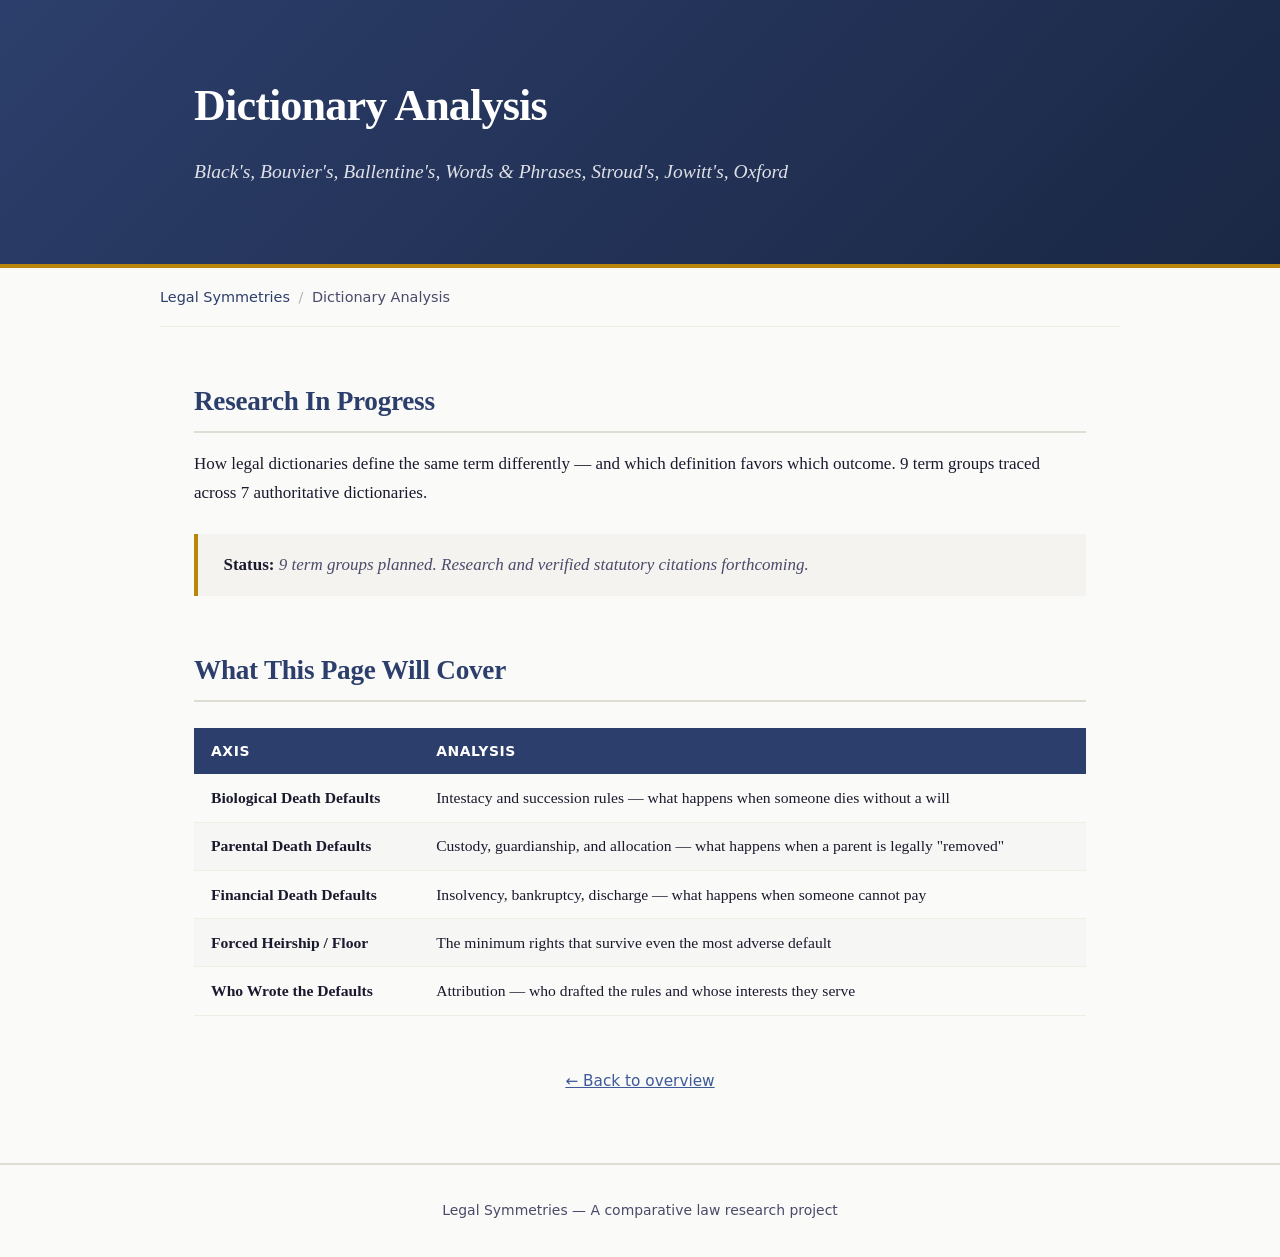
==== docs/dictionary.html @ 7aa0ea46 "Add placeholder pages for unresearched sections Prevents 404s on hub page links. Each placeholder sh" ====
<!DOCTYPE html>
<html lang="en">
<head>
  <meta charset="UTF-8">
  <meta name="viewport" content="width=device-width, initial-scale=1.0">
  <title>Dictionary Analysis — Legal Symmetries</title>
  <link rel="stylesheet" href="assets/style.css">
</head>
<body>

<header class="hero">
  <div class="container">
    <h1>Dictionary Analysis</h1>
    <p class="subtitle">Black's, Bouvier's, Ballentine's, Words &amp; Phrases, Stroud's, Jowitt's, Oxford</p>
  </div>
</header>

<div class="breadcrumb container">
  <a href="index.html">Legal Symmetries</a><span class="sep">/</span>Dictionary Analysis
</div>

<main class="container">

  <h2>Research In Progress</h2>

  <p>How legal dictionaries define the same term differently — and which definition favors which outcome. 9 term groups traced across 7 authoritative dictionaries.</p>

  <blockquote>
    <strong>Status:</strong> 9 term groups planned. Research and verified statutory citations forthcoming.
  </blockquote>

  <h2>What This Page Will Cover</h2>

  <table>
    <thead>
      <tr><th>Axis</th><th>Analysis</th></tr>
    </thead>
    <tbody>
      <tr><td><strong>Biological Death Defaults</strong></td><td>Intestacy and succession rules — what happens when someone dies without a will</td></tr>
      <tr><td><strong>Parental Death Defaults</strong></td><td>Custody, guardianship, and allocation — what happens when a parent is legally "removed"</td></tr>
      <tr><td><strong>Financial Death Defaults</strong></td><td>Insolvency, bankruptcy, discharge — what happens when someone cannot pay</td></tr>
      <tr><td><strong>Forced Heirship / Floor</strong></td><td>The minimum rights that survive even the most adverse default</td></tr>
      <tr><td><strong>Who Wrote the Defaults</strong></td><td>Attribution — who drafted the rules and whose interests they serve</td></tr>
    </tbody>
  </table>

  <p style="margin-top:3rem; text-align:center;">
    <a href="index.html" style="font-family:var(--font-sans); font-size:0.9rem;">&larr; Back to overview</a>
  </p>

</main>

<footer class="footer">
  <div class="container">
    Legal Symmetries — A comparative law research project
  </div>
</footer>

</body>
</html>
---- docs/assets/style.css ----
:root {
  --color-bg: #fafaf8;
  --color-surface: #ffffff;
  --color-text: #1a1a2e;
  --color-text-secondary: #4a4a6a;
  --color-accent: #2c3e6b;
  --color-accent-light: #3d5a99;
  --color-gold: #b8860b;
  --color-gold-light: #daa520;
  --color-border: #e0ddd5;
  --color-border-light: #f0ede5;
  --color-code-bg: #f5f3ef;
  --color-highlight: #fffde7;
  --font-serif: Georgia, 'Times New Roman', serif;
  --font-sans: -apple-system, BlinkMacSystemFont, 'Segoe UI', system-ui, sans-serif;
  --font-mono: 'SF Mono', 'Fira Code', 'Cascadia Code', monospace;
  --max-width: 960px;
  --max-width-wide: 1200px;
}

* { margin: 0; padding: 0; box-sizing: border-box; }

html { font-size: 17px; scroll-behavior: smooth; }

body {
  font-family: var(--font-serif);
  color: var(--color-text);
  background: var(--color-bg);
  line-height: 1.7;
  -webkit-font-smoothing: antialiased;
}

.container { max-width: var(--max-width); margin: 0 auto; padding: 0 2rem; }
.container-wide { max-width: var(--max-width-wide); margin: 0 auto; padding: 0 2rem; }

/* Hero */
.hero {
  background: linear-gradient(135deg, var(--color-accent) 0%, #1a2744 100%);
  color: #fff;
  padding: 4rem 0 3.5rem;
  border-bottom: 4px solid var(--color-gold);
}
.hero h1 {
  font-size: 2.6rem;
  font-weight: 700;
  letter-spacing: -0.02em;
  margin-bottom: 0.75rem;
}
.hero .subtitle {
  font-size: 1.15rem;
  opacity: 0.85;
  font-style: italic;
  max-width: 640px;
  line-height: 1.6;
}
.hero .epigraph {
  margin-top: 2rem;
  padding: 1.25rem 1.5rem;
  background: rgba(255,255,255,0.08);
  border-left: 3px solid var(--color-gold);
  font-style: italic;
  font-size: 1.05rem;
  line-height: 1.6;
  max-width: 600px;
}
.hero .epigraph .attribution {
  display: block;
  margin-top: 0.5rem;
  font-style: normal;
  font-size: 0.85rem;
  opacity: 0.7;
}

/* Navigation breadcrumb */
.breadcrumb {
  padding: 1rem 0;
  font-family: var(--font-sans);
  font-size: 0.85rem;
  color: var(--color-text-secondary);
  border-bottom: 1px solid var(--color-border-light);
}
.breadcrumb a {
  color: var(--color-accent);
  text-decoration: none;
}
.breadcrumb a:hover { text-decoration: underline; }
.breadcrumb .sep { margin: 0 0.5rem; opacity: 0.4; }

/* Section headings */
h2 {
  font-size: 1.6rem;
  color: var(--color-accent);
  margin: 3rem 0 1rem;
  padding-bottom: 0.4rem;
  border-bottom: 2px solid var(--color-border);
  letter-spacing: -0.01em;
}
h3 {
  font-size: 1.2rem;
  color: var(--color-text);
  margin: 2rem 0 0.75rem;
  font-weight: 600;
}
h4 {
  font-size: 1rem;
  color: var(--color-text-secondary);
  margin: 1.5rem 0 0.5rem;
  font-weight: 600;
  text-transform: uppercase;
  letter-spacing: 0.05em;
  font-family: var(--font-sans);
}

p { margin-bottom: 1rem; }

a { color: var(--color-accent-light); }
a:hover { color: var(--color-gold); }

strong { font-weight: 700; }
em { font-style: italic; }

/* Tables */
table {
  width: 100%;
  border-collapse: collapse;
  margin: 1.5rem 0;
  font-size: 0.92rem;
  line-height: 1.5;
}
thead {
  background: var(--color-accent);
  color: #fff;
}
thead th {
  padding: 0.75rem 1rem;
  text-align: left;
  font-family: var(--font-sans);
  font-weight: 600;
  font-size: 0.82rem;
  text-transform: uppercase;
  letter-spacing: 0.04em;
}
tbody td {
  padding: 0.7rem 1rem;
  border-bottom: 1px solid var(--color-border-light);
  vertical-align: top;
}
tbody tr:hover { background: var(--color-highlight); }
tbody tr:nth-child(even) { background: rgba(0,0,0,0.015); }
tbody tr:nth-child(even):hover { background: var(--color-highlight); }

/* Highlight row */
tr.highlight td {
  background: #fff8e1;
  font-weight: 600;
}

/* Card grid */
.card-grid {
  display: grid;
  grid-template-columns: repeat(auto-fill, minmax(280px, 1fr));
  gap: 1.25rem;
  margin: 2rem 0;
}
.card {
  background: var(--color-surface);
  border: 1px solid var(--color-border);
  border-radius: 6px;
  padding: 1.5rem;
  transition: border-color 0.2s, box-shadow 0.2s;
  text-decoration: none;
  color: inherit;
  display: block;
}
.card:hover {
  border-color: var(--color-gold);
  box-shadow: 0 2px 12px rgba(0,0,0,0.06);
  color: inherit;
}
.card .card-title {
  font-size: 1.1rem;
  font-weight: 700;
  color: var(--color-accent);
  margin-bottom: 0.5rem;
  font-family: var(--font-sans);
}
.card .card-count {
  font-family: var(--font-mono);
  font-size: 0.8rem;
  color: var(--color-gold);
  margin-bottom: 0.5rem;
}
.card .card-desc {
  font-size: 0.9rem;
  color: var(--color-text-secondary);
  line-height: 1.5;
}
.card .card-insight {
  margin-top: 0.75rem;
  padding-top: 0.75rem;
  border-top: 1px solid var(--color-border-light);
  font-size: 0.85rem;
  font-style: italic;
  color: var(--color-text-secondary);
}

/* Blockquotes */
blockquote {
  margin: 1.5rem 0;
  padding: 1rem 1.5rem;
  background: var(--color-code-bg);
  border-left: 4px solid var(--color-gold);
  font-style: italic;
  color: var(--color-text-secondary);
}
blockquote strong {
  color: var(--color-text);
  font-style: normal;
}

/* Code */
code {
  font-family: var(--font-mono);
  font-size: 0.85em;
  background: var(--color-code-bg);
  padding: 0.15em 0.4em;
  border-radius: 3px;
}

/* Lists */
ul, ol {
  margin: 1rem 0;
  padding-left: 1.5rem;
}
li { margin-bottom: 0.4rem; }

/* Numbered axiom list */
.axiom-list {
  list-style: none;
  counter-reset: axiom;
  padding-left: 0;
}
.axiom-list li {
  counter-increment: axiom;
  padding: 0.75rem 0 0.75rem 2.5rem;
  position: relative;
  border-bottom: 1px solid var(--color-border-light);
}
.axiom-list li::before {
  content: counter(axiom) ".";
  position: absolute;
  left: 0;
  font-weight: 700;
  color: var(--color-gold);
  font-family: var(--font-mono);
}

/* Footer */
.footer {
  margin-top: 4rem;
  padding: 2rem 0;
  border-top: 2px solid var(--color-border);
  font-family: var(--font-sans);
  font-size: 0.82rem;
  color: var(--color-text-secondary);
  text-align: center;
}

/* Responsive */
@media (max-width: 768px) {
  html { font-size: 15px; }
  .hero { padding: 2.5rem 0 2rem; }
  .hero h1 { font-size: 1.8rem; }
  .card-grid { grid-template-columns: 1fr; }
  table { font-size: 0.82rem; }
  thead th, tbody td { padding: 0.5rem 0.6rem; }
}

@media print {
  .hero { background: none; color: var(--color-text); border-bottom: 2px solid #000; }
  .card { break-inside: avoid; border: 1px solid #ccc; }
  a { color: var(--color-text); text-decoration: underline; }
  .breadcrumb { display: none; }
}
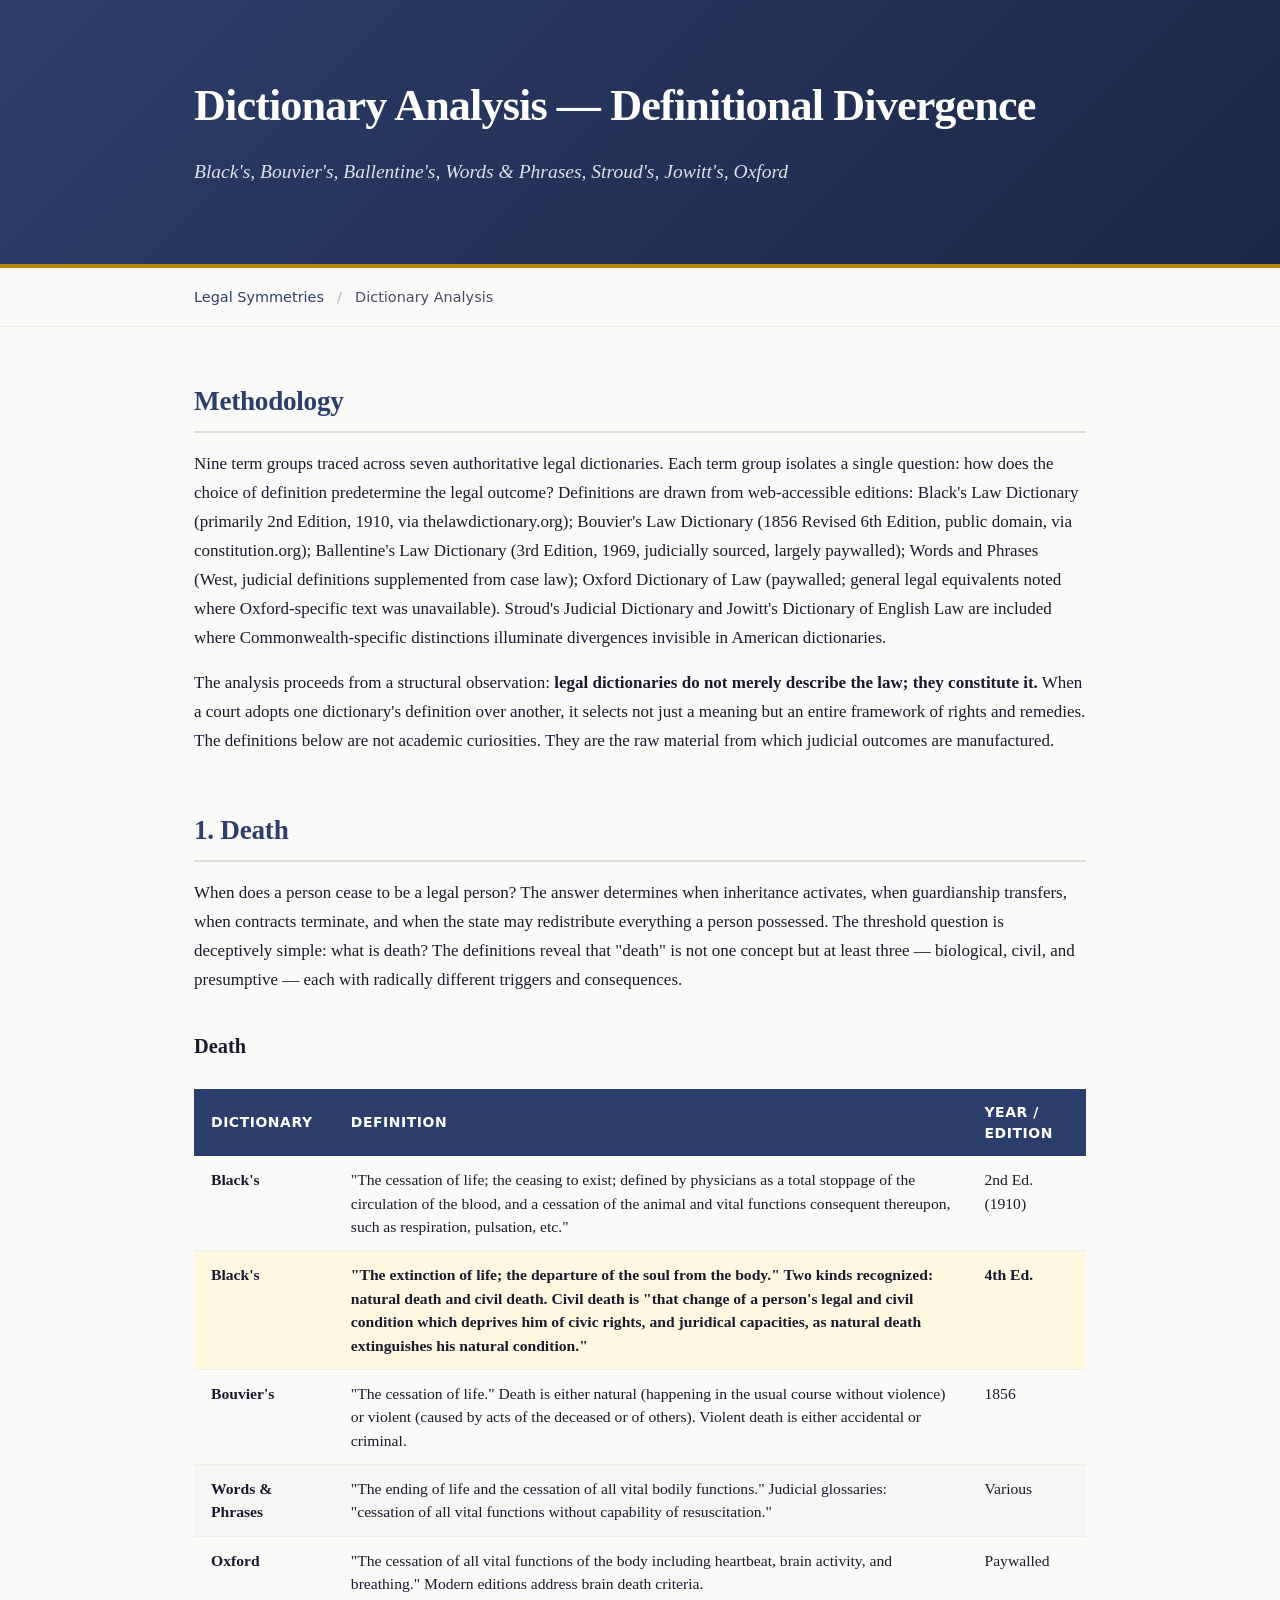
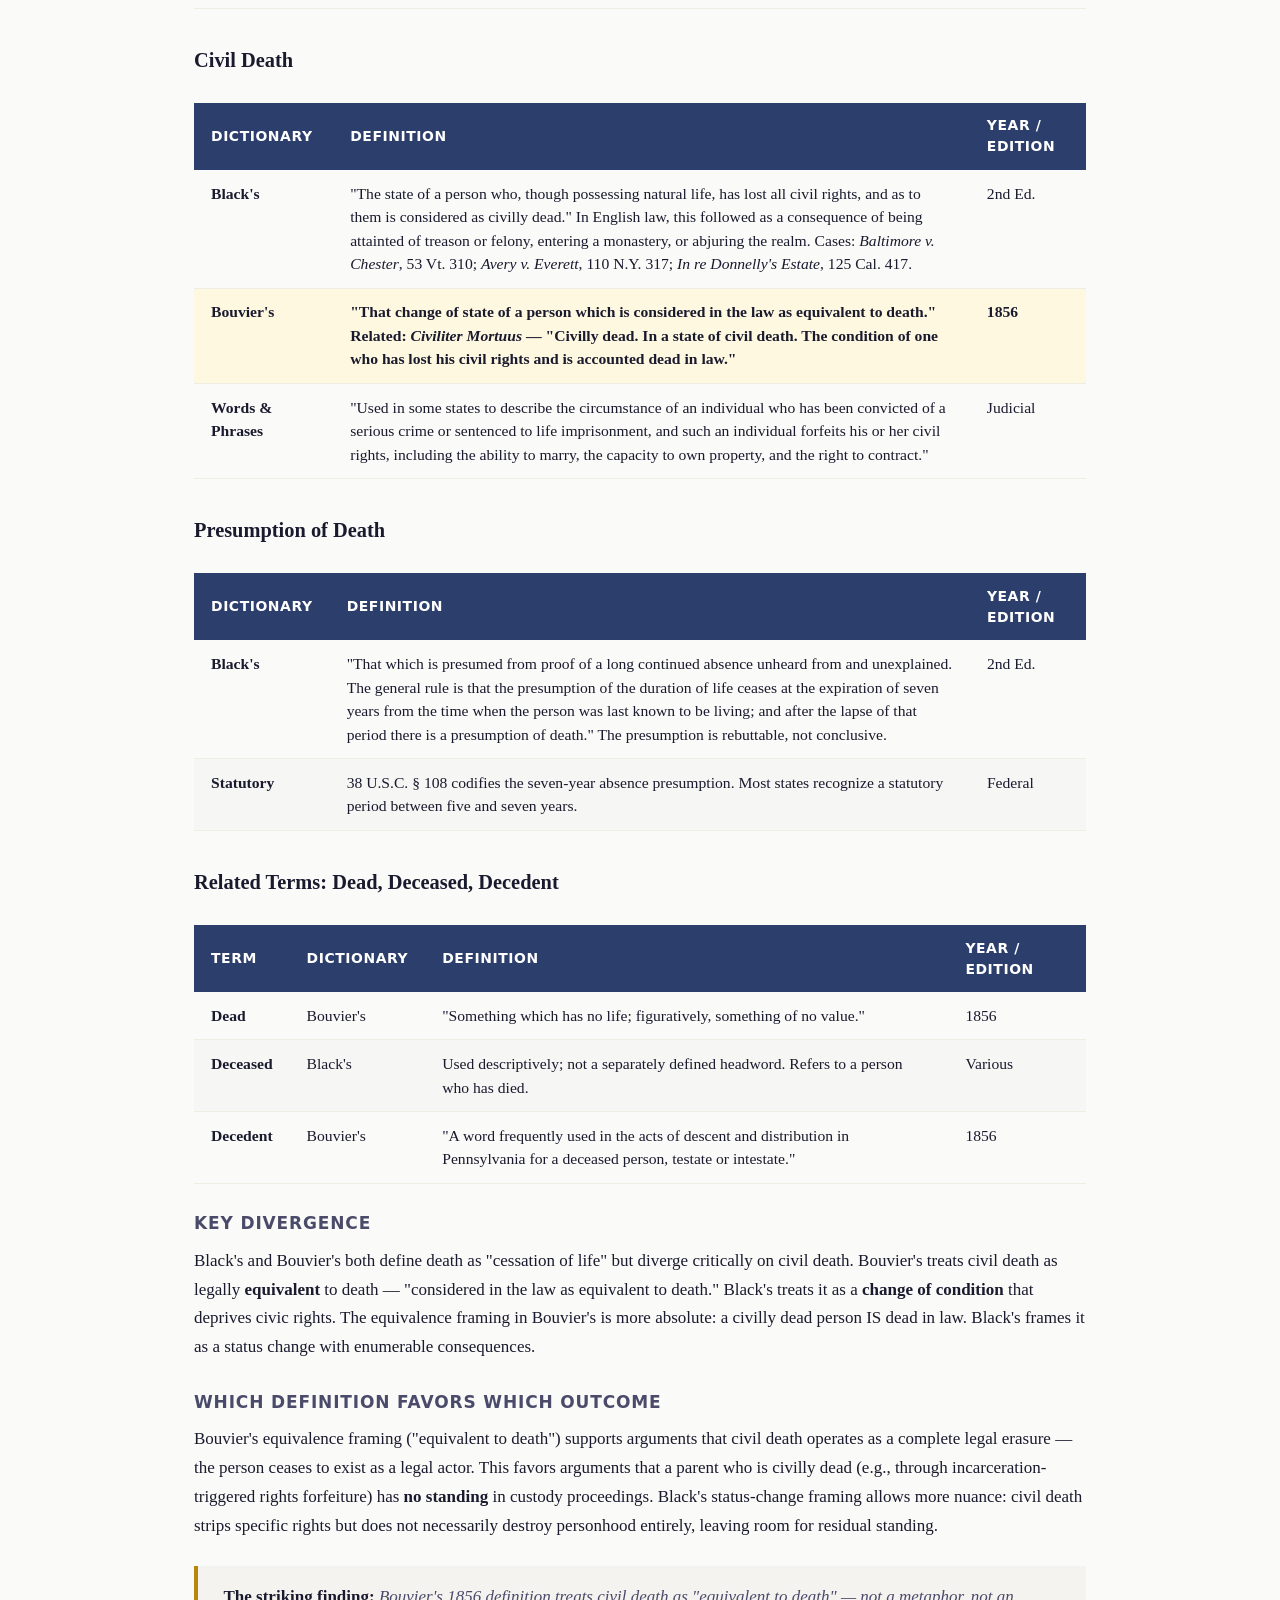
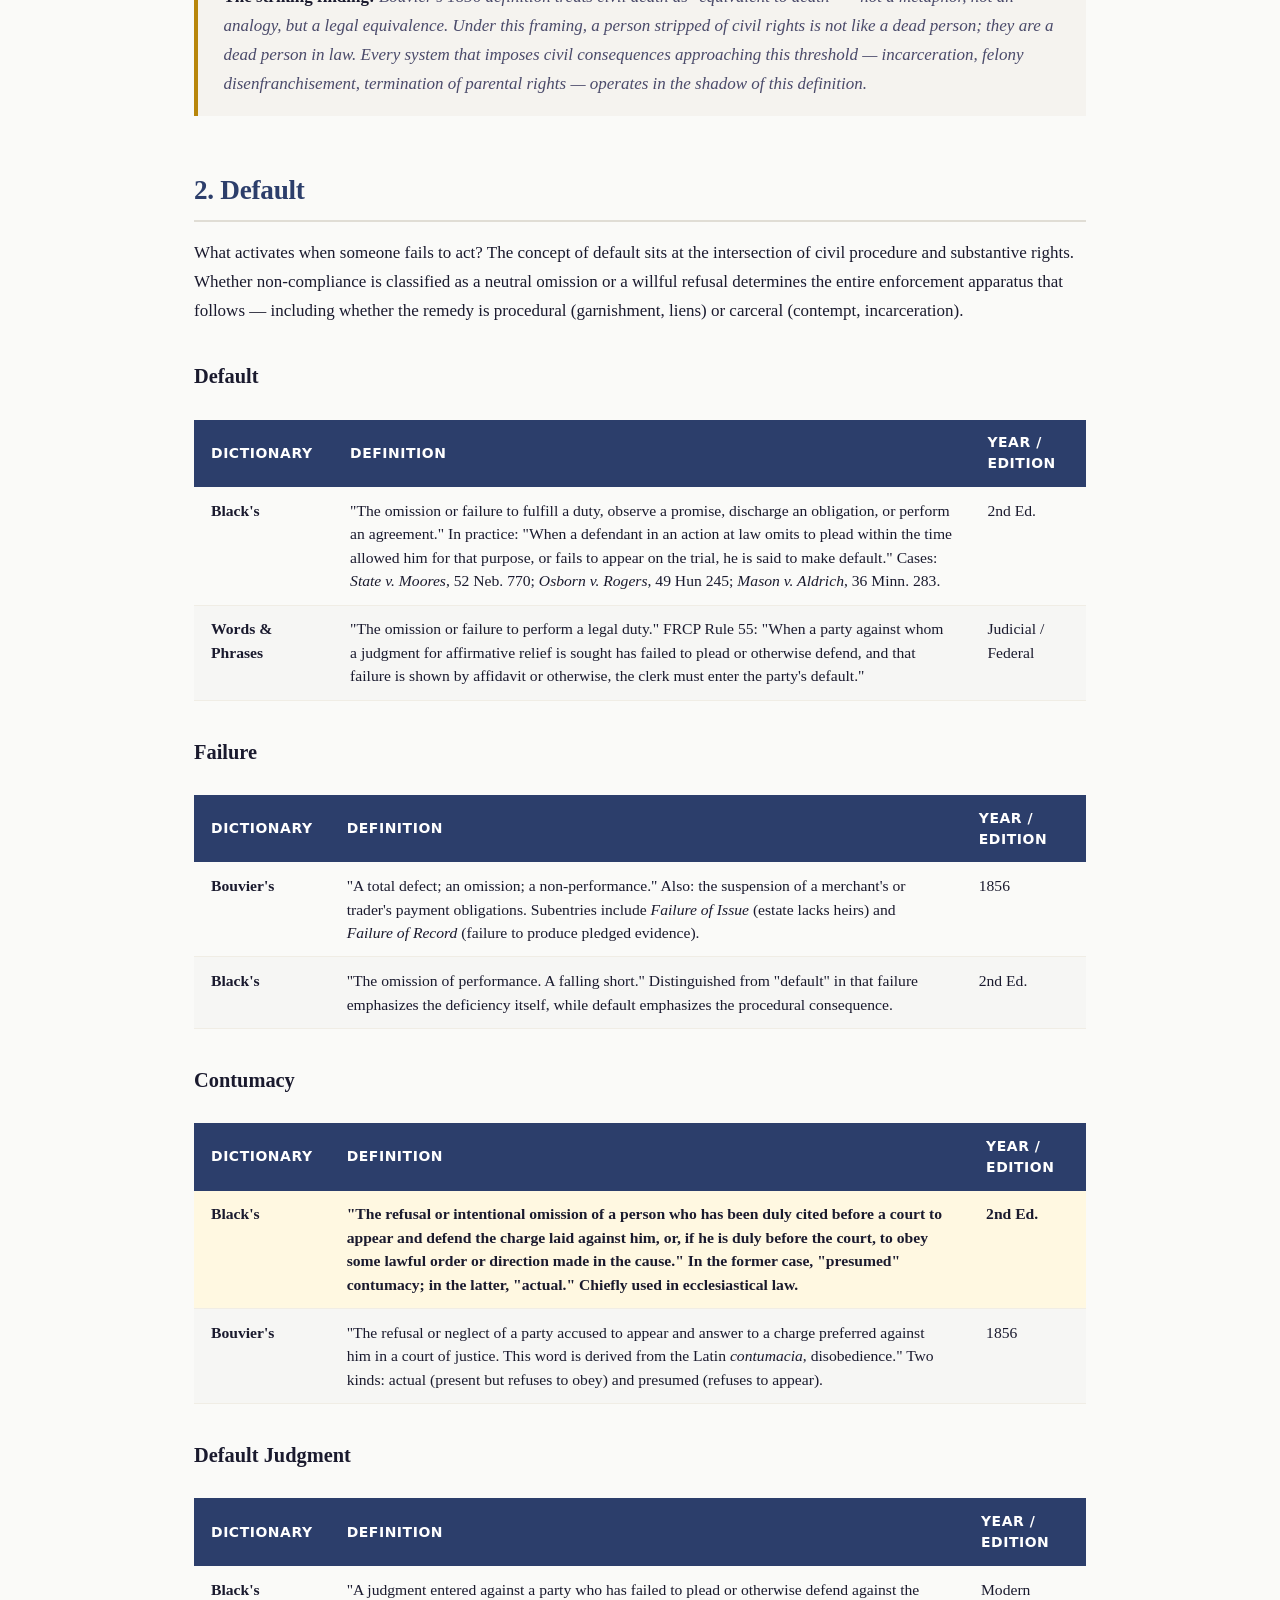
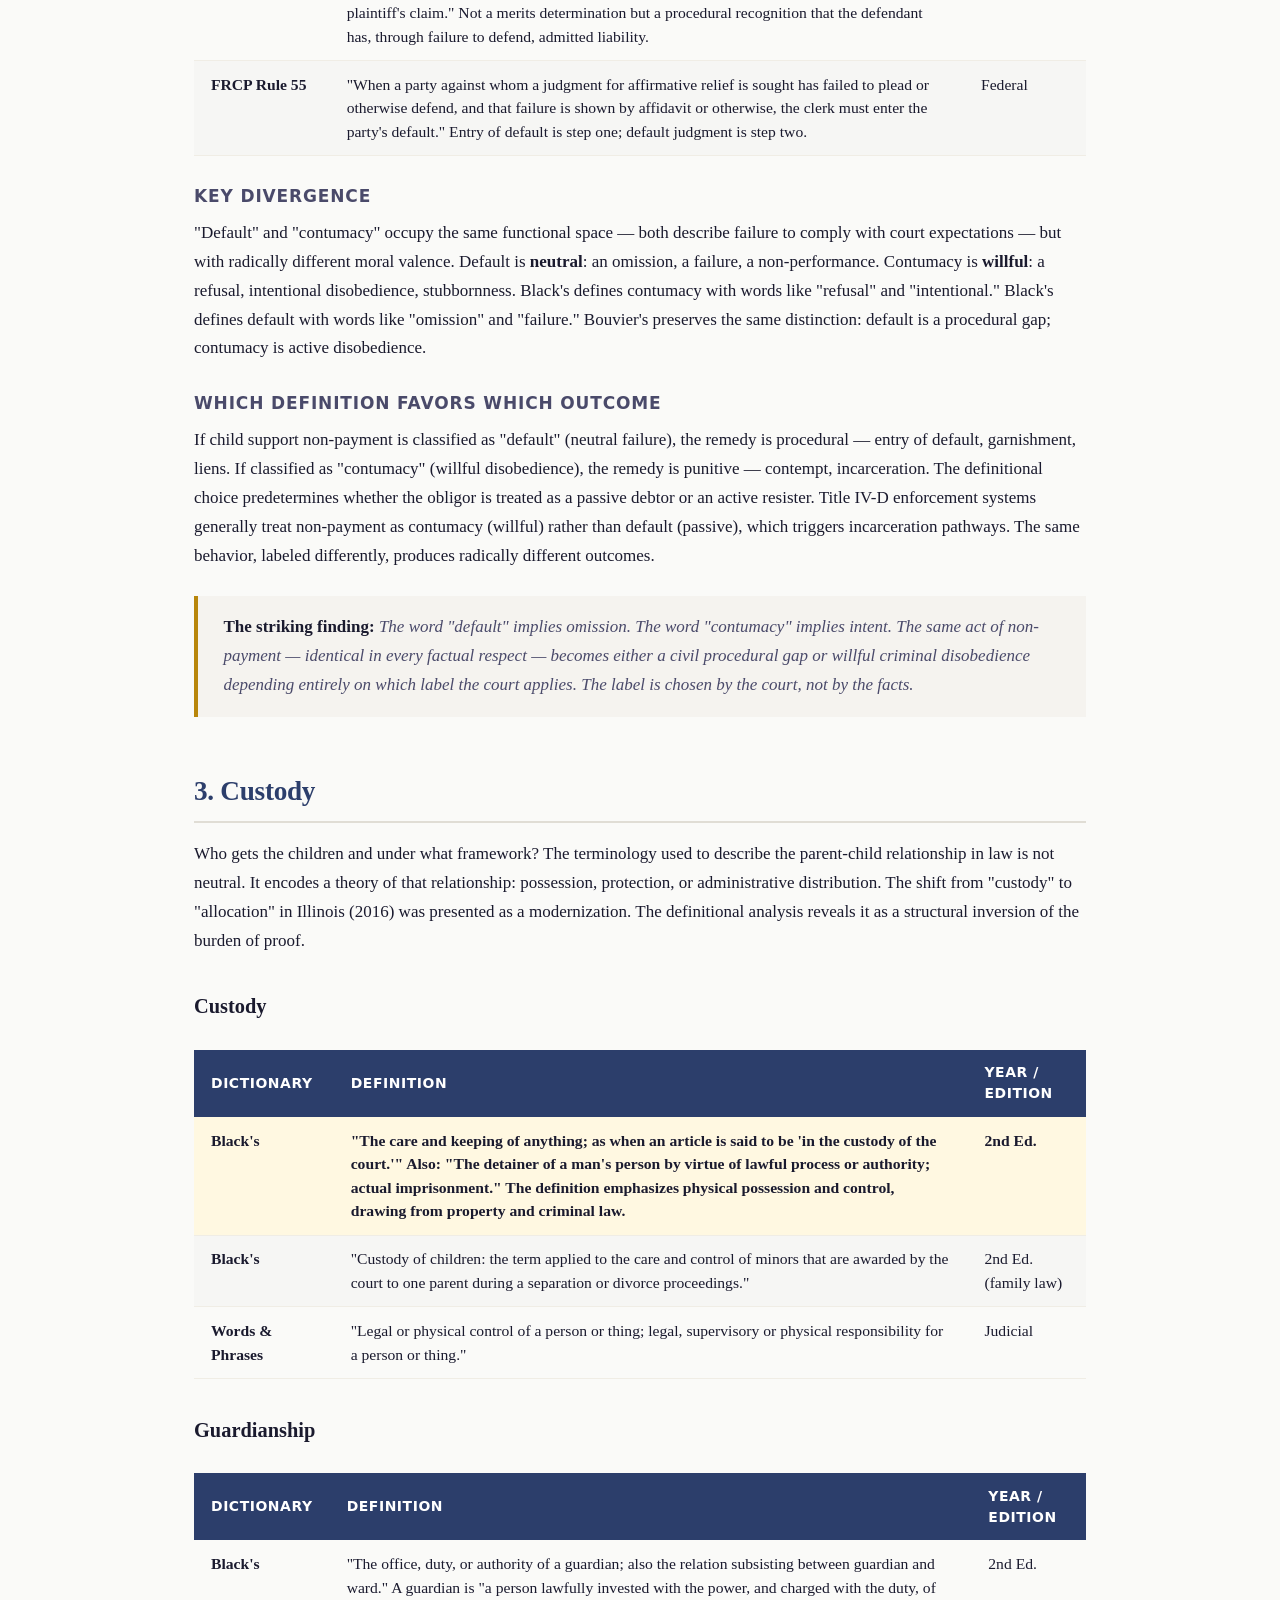
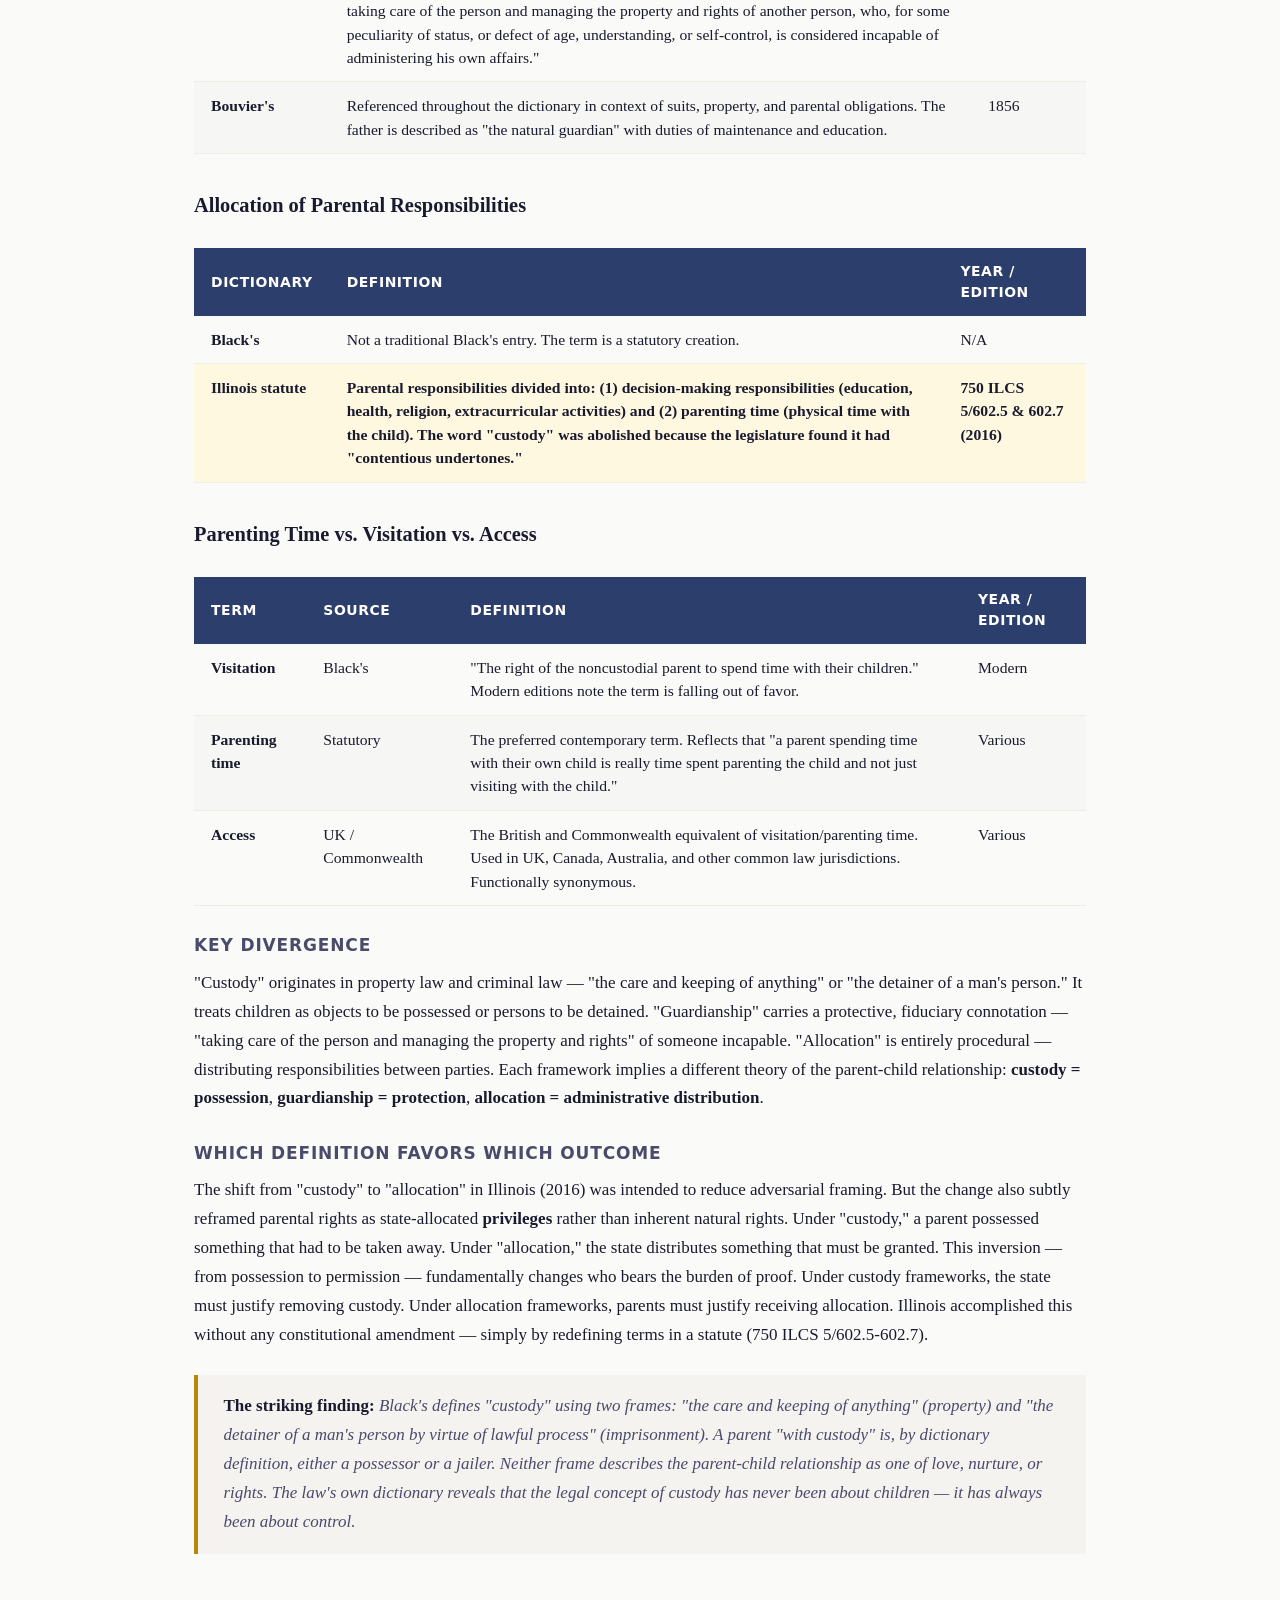
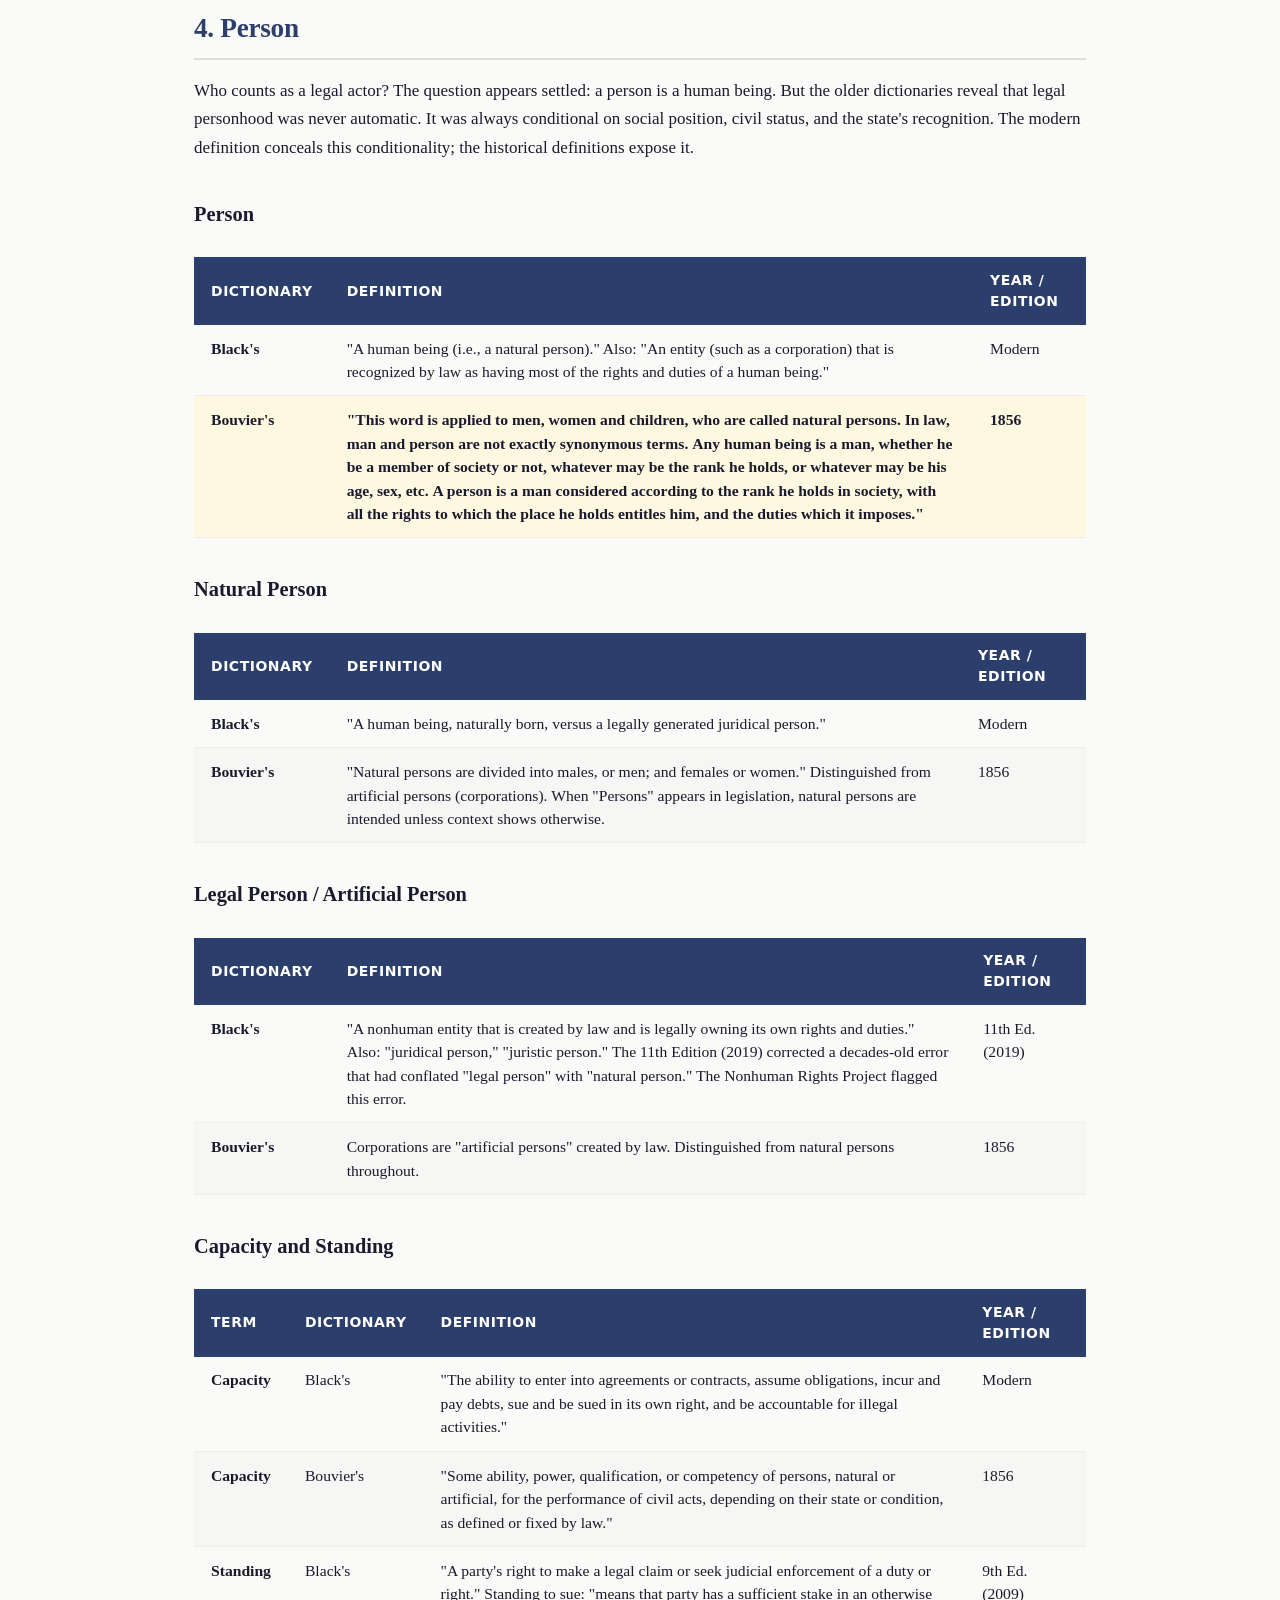
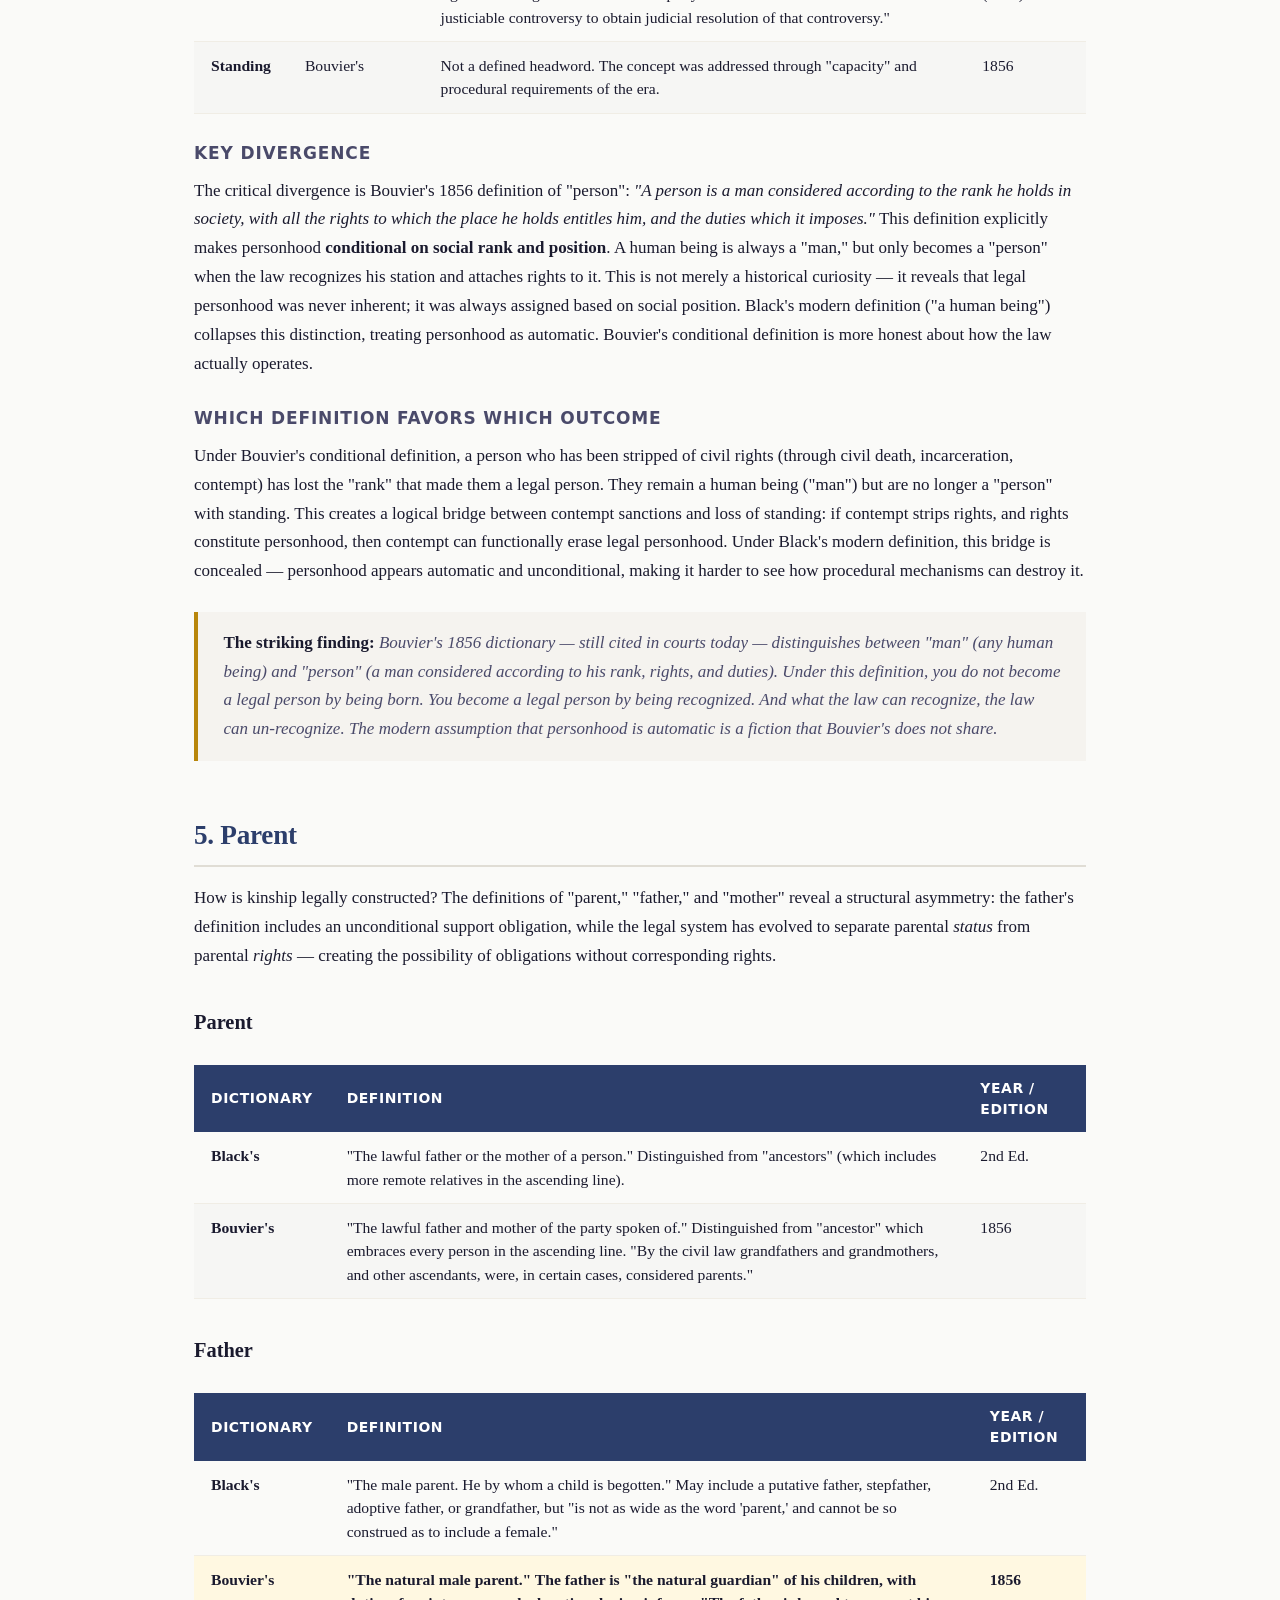
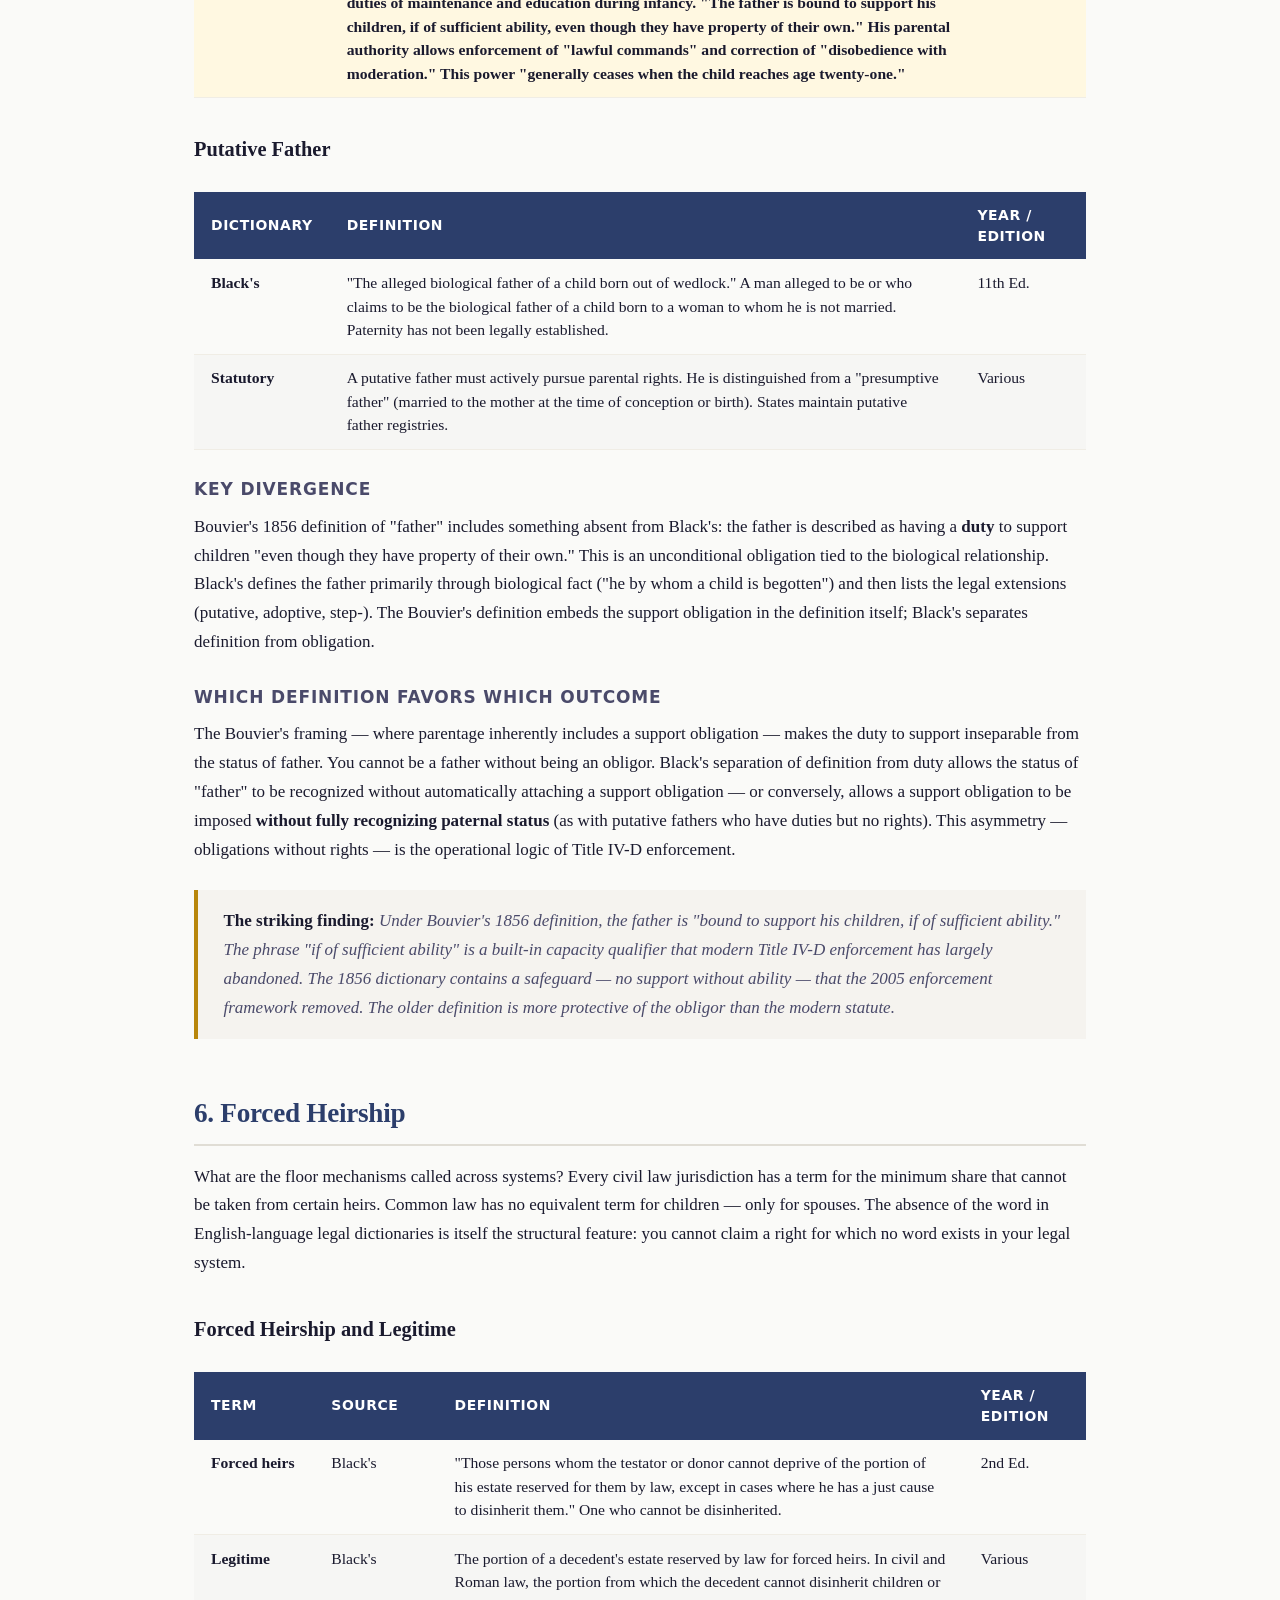
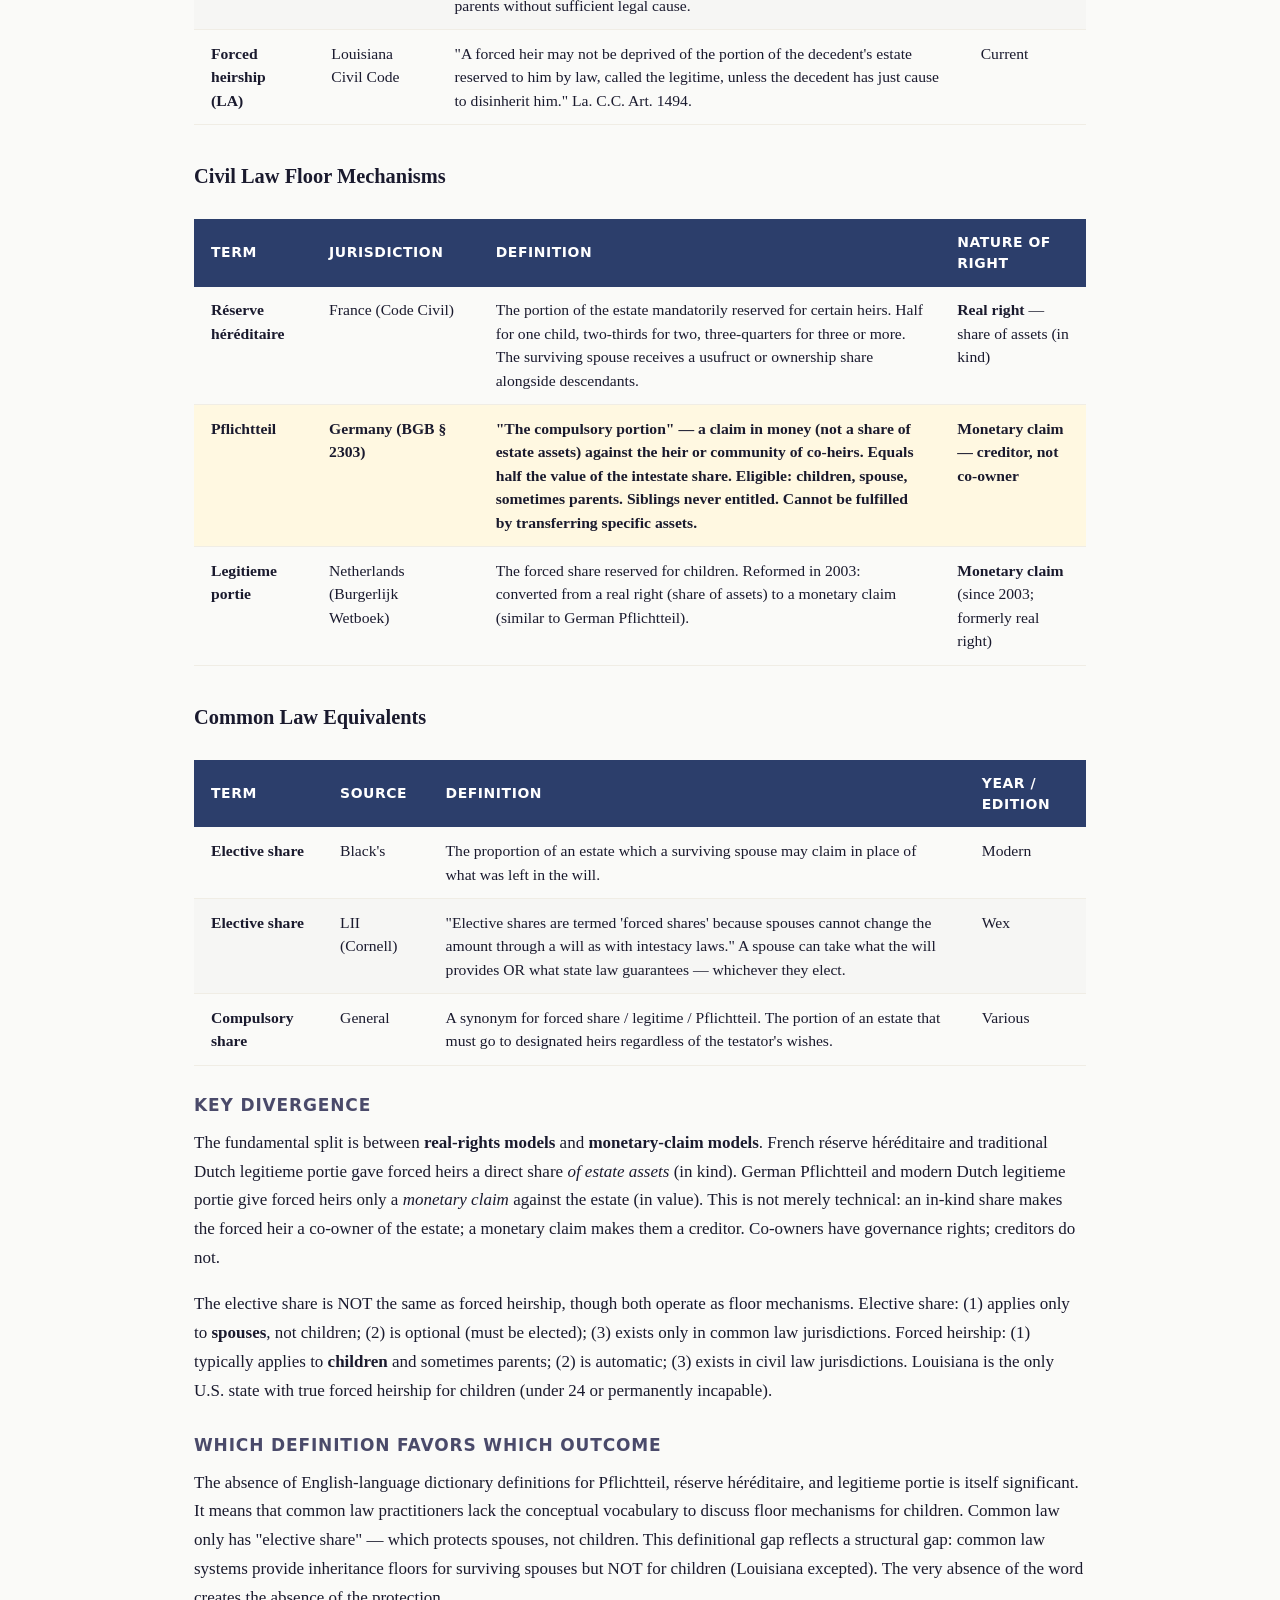
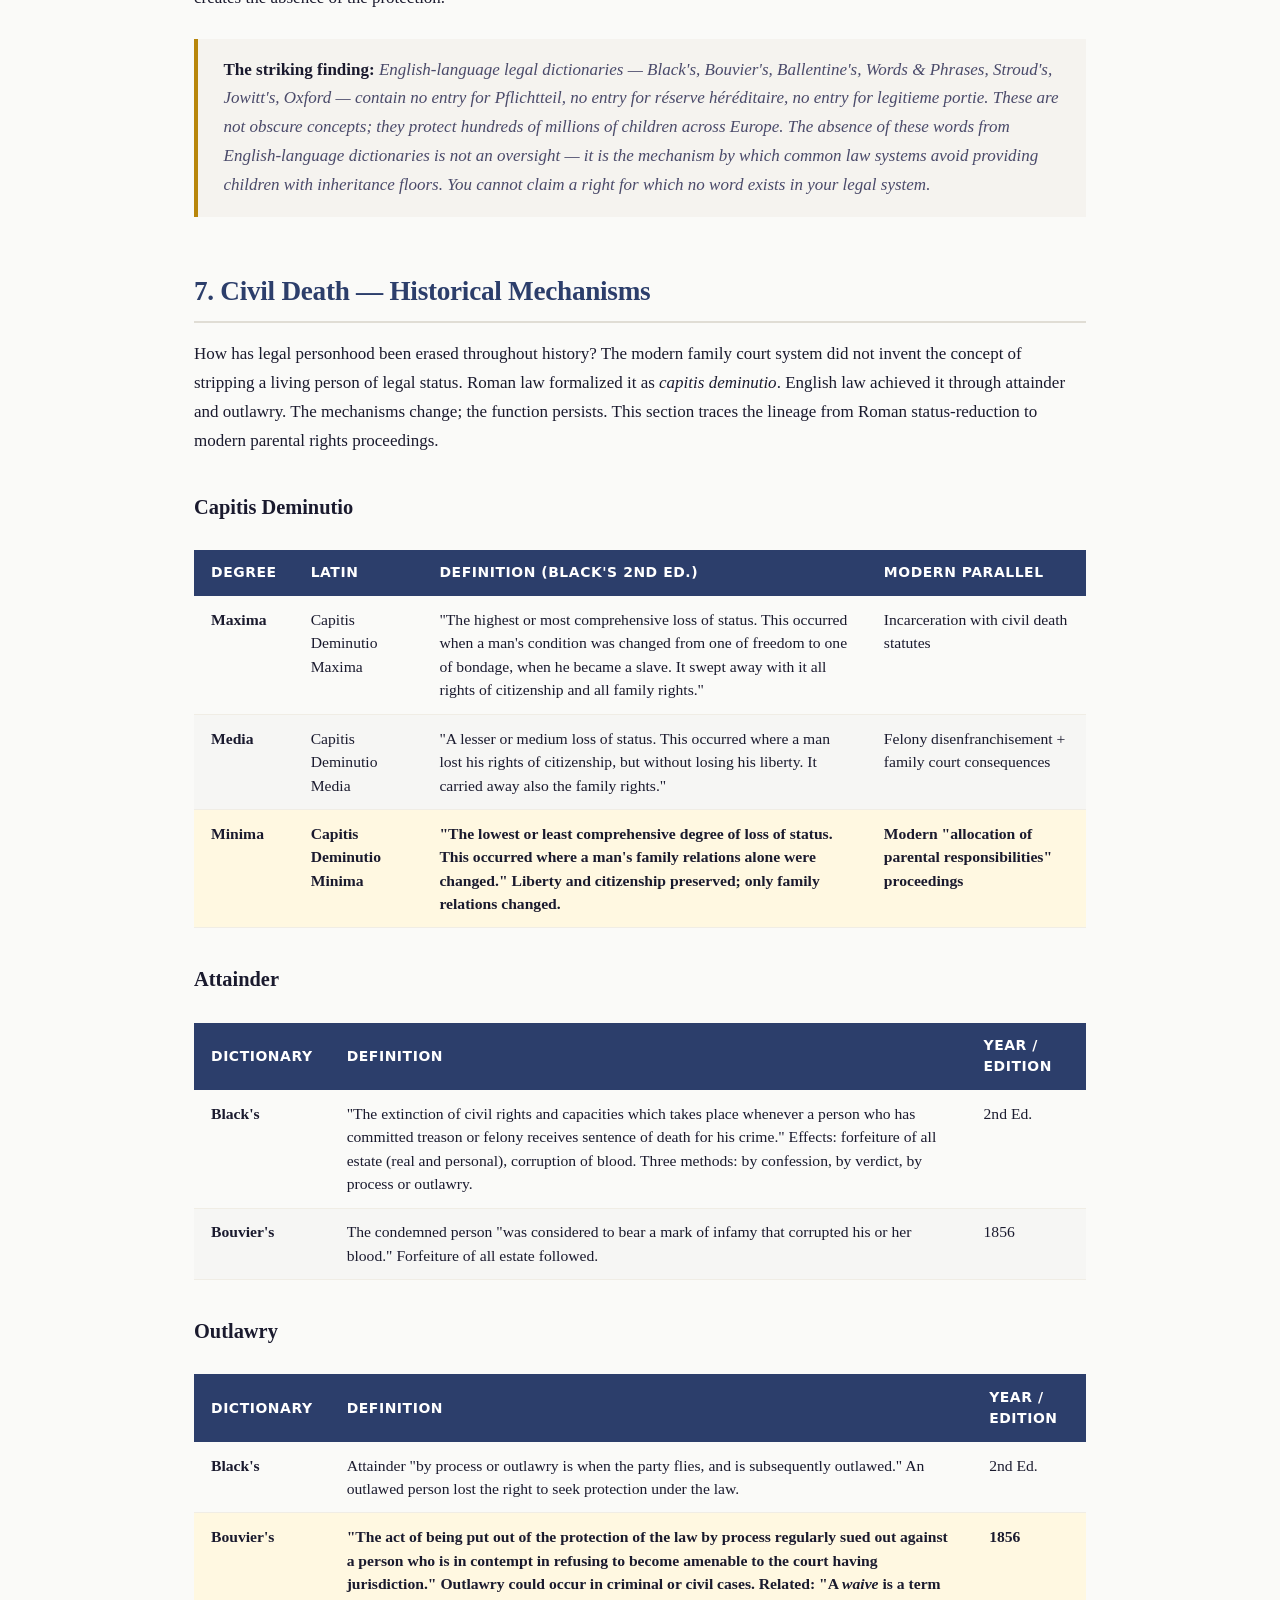
==== commit 2219a6eb: "Add 9 jurisdictions + full dictionary analysis (13/35 total) Research with verified citations: - Isl" ====
--- a/docs/dictionary.html
+++ b/docs/dictionary.html
@@ -3,46 +3,1181 @@
 <head>
   <meta charset="UTF-8">
   <meta name="viewport" content="width=device-width, initial-scale=1.0">
-  <title>Dictionary Analysis — Legal Symmetries</title>
+  <title>Dictionary Analysis &mdash; Definitional Divergence</title>
   <link rel="stylesheet" href="assets/style.css">
 </head>
 <body>
 
 <header class="hero">
   <div class="container">
-    <h1>Dictionary Analysis</h1>
+    <h1>Dictionary Analysis &mdash; Definitional Divergence</h1>
     <p class="subtitle">Black's, Bouvier's, Ballentine's, Words &amp; Phrases, Stroud's, Jowitt's, Oxford</p>
   </div>
 </header>
 
-<div class="breadcrumb container">
-  <a href="index.html">Legal Symmetries</a><span class="sep">/</span>Dictionary Analysis
+<div class="breadcrumb">
+  <div class="container">
+    <a href="index.html">Legal Symmetries</a>
+    <span class="sep">/</span>
+    Dictionary Analysis
+  </div>
 </div>
 
 <main class="container">
 
-  <h2>Research In Progress</h2>
-
-  <p>How legal dictionaries define the same term differently — and which definition favors which outcome. 9 term groups traced across 7 authoritative dictionaries.</p>
+  <h2>Methodology</h2>
+
+  <p>Nine term groups traced across seven authoritative legal dictionaries. Each term group isolates a single question: how does the choice of definition predetermine the legal outcome? Definitions are drawn from web-accessible editions: Black's Law Dictionary (primarily 2nd Edition, 1910, via thelawdictionary.org); Bouvier's Law Dictionary (1856 Revised 6th Edition, public domain, via constitution.org); Ballentine's Law Dictionary (3rd Edition, 1969, judicially sourced, largely paywalled); Words and Phrases (West, judicial definitions supplemented from case law); Oxford Dictionary of Law (paywalled; general legal equivalents noted where Oxford-specific text was unavailable). Stroud's Judicial Dictionary and Jowitt's Dictionary of English Law are included where Commonwealth-specific distinctions illuminate divergences invisible in American dictionaries.</p>
+
+  <p>The analysis proceeds from a structural observation: <strong>legal dictionaries do not merely describe the law; they constitute it.</strong> When a court adopts one dictionary's definition over another, it selects not just a meaning but an entire framework of rights and remedies. The definitions below are not academic curiosities. They are the raw material from which judicial outcomes are manufactured.</p>
+
+  <!-- ============================================================ -->
+  <!-- TERM GROUP 1: DEATH -->
+  <!-- ============================================================ -->
+
+  <h2>1. Death</h2>
+
+  <p>When does a person cease to be a legal person? The answer determines when inheritance activates, when guardianship transfers, when contracts terminate, and when the state may redistribute everything a person possessed. The threshold question is deceptively simple: what is death? The definitions reveal that "death" is not one concept but at least three &mdash; biological, civil, and presumptive &mdash; each with radically different triggers and consequences.</p>
+
+  <h3>Death</h3>
+
+  <table>
+    <thead>
+      <tr><th>Dictionary</th><th>Definition</th><th>Year / Edition</th></tr>
+    </thead>
+    <tbody>
+      <tr>
+        <td><strong>Black's</strong></td>
+        <td>"The cessation of life; the ceasing to exist; defined by physicians as a total stoppage of the circulation of the blood, and a cessation of the animal and vital functions consequent thereupon, such as respiration, pulsation, etc."</td>
+        <td>2nd Ed. (1910)</td>
+      </tr>
+      <tr class="highlight">
+        <td><strong>Black's</strong></td>
+        <td>"The extinction of life; the departure of the soul from the body." Two kinds recognized: <strong>natural death</strong> and <strong>civil death</strong>. Civil death is "that change of a person's legal and civil condition which deprives him of civic rights, and juridical capacities, as natural death extinguishes his natural condition."</td>
+        <td>4th Ed.</td>
+      </tr>
+      <tr>
+        <td><strong>Bouvier's</strong></td>
+        <td>"The cessation of life." Death is either natural (happening in the usual course without violence) or violent (caused by acts of the deceased or of others). Violent death is either accidental or criminal.</td>
+        <td>1856</td>
+      </tr>
+      <tr>
+        <td><strong>Words &amp; Phrases</strong></td>
+        <td>"The ending of life and the cessation of all vital bodily functions." Judicial glossaries: "cessation of all vital functions without capability of resuscitation."</td>
+        <td>Various</td>
+      </tr>
+      <tr>
+        <td><strong>Oxford</strong></td>
+        <td>"The cessation of all vital functions of the body including heartbeat, brain activity, and breathing." Modern editions address brain death criteria.</td>
+        <td>Paywalled</td>
+      </tr>
+    </tbody>
+  </table>
+
+  <h3>Civil Death</h3>
+
+  <table>
+    <thead>
+      <tr><th>Dictionary</th><th>Definition</th><th>Year / Edition</th></tr>
+    </thead>
+    <tbody>
+      <tr>
+        <td><strong>Black's</strong></td>
+        <td>"The state of a person who, though possessing natural life, has lost all civil rights, and as to them is considered as civilly dead." In English law, this followed as a consequence of being attainted of treason or felony, entering a monastery, or abjuring the realm. Cases: <em>Baltimore v. Chester</em>, 53 Vt. 310; <em>Avery v. Everett</em>, 110 N.Y. 317; <em>In re Donnelly's Estate</em>, 125 Cal. 417.</td>
+        <td>2nd Ed.</td>
+      </tr>
+      <tr class="highlight">
+        <td><strong>Bouvier's</strong></td>
+        <td>"That change of state of a person which is considered in the law as <strong>equivalent to death</strong>." Related: <em>Civiliter Mortuus</em> &mdash; "Civilly dead. In a state of civil death. The condition of one who has lost his civil rights and is accounted dead in law."</td>
+        <td>1856</td>
+      </tr>
+      <tr>
+        <td><strong>Words &amp; Phrases</strong></td>
+        <td>"Used in some states to describe the circumstance of an individual who has been convicted of a serious crime or sentenced to life imprisonment, and such an individual forfeits his or her civil rights, including the ability to marry, the capacity to own property, and the right to contract."</td>
+        <td>Judicial</td>
+      </tr>
+    </tbody>
+  </table>
+
+  <h3>Presumption of Death</h3>
+
+  <table>
+    <thead>
+      <tr><th>Dictionary</th><th>Definition</th><th>Year / Edition</th></tr>
+    </thead>
+    <tbody>
+      <tr>
+        <td><strong>Black's</strong></td>
+        <td>"That which is presumed from proof of a long continued absence unheard from and unexplained. The general rule is that the presumption of the duration of life ceases at the expiration of seven years from the time when the person was last known to be living; and after the lapse of that period there is a presumption of death." The presumption is rebuttable, not conclusive.</td>
+        <td>2nd Ed.</td>
+      </tr>
+      <tr>
+        <td><strong>Statutory</strong></td>
+        <td>38 U.S.C. &sect; 108 codifies the seven-year absence presumption. Most states recognize a statutory period between five and seven years.</td>
+        <td>Federal</td>
+      </tr>
+    </tbody>
+  </table>
+
+  <h3>Related Terms: Dead, Deceased, Decedent</h3>
+
+  <table>
+    <thead>
+      <tr><th>Term</th><th>Dictionary</th><th>Definition</th><th>Year / Edition</th></tr>
+    </thead>
+    <tbody>
+      <tr>
+        <td><strong>Dead</strong></td>
+        <td>Bouvier's</td>
+        <td>"Something which has no life; figuratively, something of no value."</td>
+        <td>1856</td>
+      </tr>
+      <tr>
+        <td><strong>Deceased</strong></td>
+        <td>Black's</td>
+        <td>Used descriptively; not a separately defined headword. Refers to a person who has died.</td>
+        <td>Various</td>
+      </tr>
+      <tr>
+        <td><strong>Decedent</strong></td>
+        <td>Bouvier's</td>
+        <td>"A word frequently used in the acts of descent and distribution in Pennsylvania for a deceased person, testate or intestate."</td>
+        <td>1856</td>
+      </tr>
+    </tbody>
+  </table>
+
+  <h4>Key Divergence</h4>
+
+  <p>Black's and Bouvier's both define death as "cessation of life" but diverge critically on civil death. Bouvier's treats civil death as legally <strong>equivalent</strong> to death &mdash; "considered in the law as equivalent to death." Black's treats it as a <strong>change of condition</strong> that deprives civic rights. The equivalence framing in Bouvier's is more absolute: a civilly dead person IS dead in law. Black's frames it as a status change with enumerable consequences.</p>
+
+  <h4>Which Definition Favors Which Outcome</h4>
+
+  <p>Bouvier's equivalence framing ("equivalent to death") supports arguments that civil death operates as a complete legal erasure &mdash; the person ceases to exist as a legal actor. This favors arguments that a parent who is civilly dead (e.g., through incarceration-triggered rights forfeiture) has <strong>no standing</strong> in custody proceedings. Black's status-change framing allows more nuance: civil death strips specific rights but does not necessarily destroy personhood entirely, leaving room for residual standing.</p>
 
   <blockquote>
-    <strong>Status:</strong> 9 term groups planned. Research and verified statutory citations forthcoming.
+    <strong>The striking finding:</strong> Bouvier's 1856 definition treats civil death as "equivalent to death" &mdash; not a metaphor, not an analogy, but a legal equivalence. Under this framing, a person stripped of civil rights is not <em>like</em> a dead person; they <em>are</em> a dead person in law. Every system that imposes civil consequences approaching this threshold &mdash; incarceration, felony disenfranchisement, termination of parental rights &mdash; operates in the shadow of this definition.
   </blockquote>
 
-  <h2>What This Page Will Cover</h2>
-
-  <table>
-    <thead>
-      <tr><th>Axis</th><th>Analysis</th></tr>
-    </thead>
-    <tbody>
-      <tr><td><strong>Biological Death Defaults</strong></td><td>Intestacy and succession rules — what happens when someone dies without a will</td></tr>
-      <tr><td><strong>Parental Death Defaults</strong></td><td>Custody, guardianship, and allocation — what happens when a parent is legally "removed"</td></tr>
-      <tr><td><strong>Financial Death Defaults</strong></td><td>Insolvency, bankruptcy, discharge — what happens when someone cannot pay</td></tr>
-      <tr><td><strong>Forced Heirship / Floor</strong></td><td>The minimum rights that survive even the most adverse default</td></tr>
-      <tr><td><strong>Who Wrote the Defaults</strong></td><td>Attribution — who drafted the rules and whose interests they serve</td></tr>
-    </tbody>
-  </table>
+  <!-- ============================================================ -->
+  <!-- TERM GROUP 2: DEFAULT -->
+  <!-- ============================================================ -->
+
+  <h2>2. Default</h2>
+
+  <p>What activates when someone fails to act? The concept of default sits at the intersection of civil procedure and substantive rights. Whether non-compliance is classified as a neutral omission or a willful refusal determines the entire enforcement apparatus that follows &mdash; including whether the remedy is procedural (garnishment, liens) or carceral (contempt, incarceration).</p>
+
+  <h3>Default</h3>
+
+  <table>
+    <thead>
+      <tr><th>Dictionary</th><th>Definition</th><th>Year / Edition</th></tr>
+    </thead>
+    <tbody>
+      <tr>
+        <td><strong>Black's</strong></td>
+        <td>"The omission or failure to fulfill a duty, observe a promise, discharge an obligation, or perform an agreement." In practice: "When a defendant in an action at law omits to plead within the time allowed him for that purpose, or fails to appear on the trial, he is said to make default." Cases: <em>State v. Moores</em>, 52 Neb. 770; <em>Osborn v. Rogers</em>, 49 Hun 245; <em>Mason v. Aldrich</em>, 36 Minn. 283.</td>
+        <td>2nd Ed.</td>
+      </tr>
+      <tr>
+        <td><strong>Words &amp; Phrases</strong></td>
+        <td>"The omission or failure to perform a legal duty." FRCP Rule 55: "When a party against whom a judgment for affirmative relief is sought has failed to plead or otherwise defend, and that failure is shown by affidavit or otherwise, the clerk must enter the party's default."</td>
+        <td>Judicial / Federal</td>
+      </tr>
+    </tbody>
+  </table>
+
+  <h3>Failure</h3>
+
+  <table>
+    <thead>
+      <tr><th>Dictionary</th><th>Definition</th><th>Year / Edition</th></tr>
+    </thead>
+    <tbody>
+      <tr>
+        <td><strong>Bouvier's</strong></td>
+        <td>"A total defect; an omission; a non-performance." Also: the suspension of a merchant's or trader's payment obligations. Subentries include <em>Failure of Issue</em> (estate lacks heirs) and <em>Failure of Record</em> (failure to produce pledged evidence).</td>
+        <td>1856</td>
+      </tr>
+      <tr>
+        <td><strong>Black's</strong></td>
+        <td>"The omission of performance. A falling short." Distinguished from "default" in that failure emphasizes the deficiency itself, while default emphasizes the procedural consequence.</td>
+        <td>2nd Ed.</td>
+      </tr>
+    </tbody>
+  </table>
+
+  <h3>Contumacy</h3>
+
+  <table>
+    <thead>
+      <tr><th>Dictionary</th><th>Definition</th><th>Year / Edition</th></tr>
+    </thead>
+    <tbody>
+      <tr class="highlight">
+        <td><strong>Black's</strong></td>
+        <td>"The refusal or <strong>intentional</strong> omission of a person who has been duly cited before a court to appear and defend the charge laid against him, or, if he is duly before the court, to obey some lawful order or direction made in the cause." In the former case, "presumed" contumacy; in the latter, "actual." Chiefly used in ecclesiastical law.</td>
+        <td>2nd Ed.</td>
+      </tr>
+      <tr>
+        <td><strong>Bouvier's</strong></td>
+        <td>"The refusal or neglect of a party accused to appear and answer to a charge preferred against him in a court of justice. This word is derived from the Latin <em>contumacia</em>, disobedience." Two kinds: actual (present but refuses to obey) and presumed (refuses to appear).</td>
+        <td>1856</td>
+      </tr>
+    </tbody>
+  </table>
+
+  <h3>Default Judgment</h3>
+
+  <table>
+    <thead>
+      <tr><th>Dictionary</th><th>Definition</th><th>Year / Edition</th></tr>
+    </thead>
+    <tbody>
+      <tr>
+        <td><strong>Black's</strong></td>
+        <td>"A judgment entered against a party who has failed to plead or otherwise defend against the plaintiff's claim." Not a merits determination but a procedural recognition that the defendant has, through failure to defend, admitted liability.</td>
+        <td>Modern</td>
+      </tr>
+      <tr>
+        <td><strong>FRCP Rule 55</strong></td>
+        <td>"When a party against whom a judgment for affirmative relief is sought has failed to plead or otherwise defend, and that failure is shown by affidavit or otherwise, the clerk must enter the party's default." Entry of default is step one; default judgment is step two.</td>
+        <td>Federal</td>
+      </tr>
+    </tbody>
+  </table>
+
+  <h4>Key Divergence</h4>
+
+  <p>"Default" and "contumacy" occupy the same functional space &mdash; both describe failure to comply with court expectations &mdash; but with radically different moral valence. Default is <strong>neutral</strong>: an omission, a failure, a non-performance. Contumacy is <strong>willful</strong>: a refusal, intentional disobedience, stubbornness. Black's defines contumacy with words like "refusal" and "intentional." Black's defines default with words like "omission" and "failure." Bouvier's preserves the same distinction: default is a procedural gap; contumacy is active disobedience.</p>
+
+  <h4>Which Definition Favors Which Outcome</h4>
+
+  <p>If child support non-payment is classified as "default" (neutral failure), the remedy is procedural &mdash; entry of default, garnishment, liens. If classified as "contumacy" (willful disobedience), the remedy is punitive &mdash; contempt, incarceration. The definitional choice predetermines whether the obligor is treated as a passive debtor or an active resister. Title IV-D enforcement systems generally treat non-payment as contumacy (willful) rather than default (passive), which triggers incarceration pathways. The same behavior, labeled differently, produces radically different outcomes.</p>
+
+  <blockquote>
+    <strong>The striking finding:</strong> The word "default" implies omission. The word "contumacy" implies intent. The same act of non-payment &mdash; identical in every factual respect &mdash; becomes either a civil procedural gap or willful criminal disobedience depending entirely on which label the court applies. The label is chosen by the court, not by the facts.
+  </blockquote>
+
+  <!-- ============================================================ -->
+  <!-- TERM GROUP 3: CUSTODY -->
+  <!-- ============================================================ -->
+
+  <h2>3. Custody</h2>
+
+  <p>Who gets the children and under what framework? The terminology used to describe the parent-child relationship in law is not neutral. It encodes a theory of that relationship: possession, protection, or administrative distribution. The shift from "custody" to "allocation" in Illinois (2016) was presented as a modernization. The definitional analysis reveals it as a structural inversion of the burden of proof.</p>
+
+  <h3>Custody</h3>
+
+  <table>
+    <thead>
+      <tr><th>Dictionary</th><th>Definition</th><th>Year / Edition</th></tr>
+    </thead>
+    <tbody>
+      <tr class="highlight">
+        <td><strong>Black's</strong></td>
+        <td>"The care and keeping of anything; as when an article is said to be 'in the custody of the court.'" Also: "The detainer of a man's person by virtue of lawful process or authority; actual imprisonment." The definition emphasizes physical possession and control, drawing from property and criminal law.</td>
+        <td>2nd Ed.</td>
+      </tr>
+      <tr>
+        <td><strong>Black's</strong></td>
+        <td>"Custody of children: the term applied to the care and control of minors that are awarded by the court to one parent during a separation or divorce proceedings."</td>
+        <td>2nd Ed. (family law)</td>
+      </tr>
+      <tr>
+        <td><strong>Words &amp; Phrases</strong></td>
+        <td>"Legal or physical control of a person or thing; legal, supervisory or physical responsibility for a person or thing."</td>
+        <td>Judicial</td>
+      </tr>
+    </tbody>
+  </table>
+
+  <h3>Guardianship</h3>
+
+  <table>
+    <thead>
+      <tr><th>Dictionary</th><th>Definition</th><th>Year / Edition</th></tr>
+    </thead>
+    <tbody>
+      <tr>
+        <td><strong>Black's</strong></td>
+        <td>"The office, duty, or authority of a guardian; also the relation subsisting between guardian and ward." A guardian is "a person lawfully invested with the power, and charged with the duty, of taking care of the person and managing the property and rights of another person, who, for some peculiarity of status, or defect of age, understanding, or self-control, is considered incapable of administering his own affairs."</td>
+        <td>2nd Ed.</td>
+      </tr>
+      <tr>
+        <td><strong>Bouvier's</strong></td>
+        <td>Referenced throughout the dictionary in context of suits, property, and parental obligations. The father is described as "the natural guardian" with duties of maintenance and education.</td>
+        <td>1856</td>
+      </tr>
+    </tbody>
+  </table>
+
+  <h3>Allocation of Parental Responsibilities</h3>
+
+  <table>
+    <thead>
+      <tr><th>Dictionary</th><th>Definition</th><th>Year / Edition</th></tr>
+    </thead>
+    <tbody>
+      <tr>
+        <td><strong>Black's</strong></td>
+        <td>Not a traditional Black's entry. The term is a statutory creation.</td>
+        <td>N/A</td>
+      </tr>
+      <tr class="highlight">
+        <td><strong>Illinois statute</strong></td>
+        <td>Parental responsibilities divided into: (1) <strong>decision-making responsibilities</strong> (education, health, religion, extracurricular activities) and (2) <strong>parenting time</strong> (physical time with the child). The word "custody" was abolished because the legislature found it had "contentious undertones."</td>
+        <td>750 ILCS 5/602.5 &amp; 602.7 (2016)</td>
+      </tr>
+    </tbody>
+  </table>
+
+  <h3>Parenting Time vs. Visitation vs. Access</h3>
+
+  <table>
+    <thead>
+      <tr><th>Term</th><th>Source</th><th>Definition</th><th>Year / Edition</th></tr>
+    </thead>
+    <tbody>
+      <tr>
+        <td><strong>Visitation</strong></td>
+        <td>Black's</td>
+        <td>"The right of the noncustodial parent to spend time with their children." Modern editions note the term is falling out of favor.</td>
+        <td>Modern</td>
+      </tr>
+      <tr>
+        <td><strong>Parenting time</strong></td>
+        <td>Statutory</td>
+        <td>The preferred contemporary term. Reflects that "a parent spending time with their own child is really time spent parenting the child and not just visiting with the child."</td>
+        <td>Various</td>
+      </tr>
+      <tr>
+        <td><strong>Access</strong></td>
+        <td>UK / Commonwealth</td>
+        <td>The British and Commonwealth equivalent of visitation/parenting time. Used in UK, Canada, Australia, and other common law jurisdictions. Functionally synonymous.</td>
+        <td>Various</td>
+      </tr>
+    </tbody>
+  </table>
+
+  <h4>Key Divergence</h4>
+
+  <p>"Custody" originates in property law and criminal law &mdash; "the care and keeping of anything" or "the detainer of a man's person." It treats children as objects to be possessed or persons to be detained. "Guardianship" carries a protective, fiduciary connotation &mdash; "taking care of the person and managing the property and rights" of someone incapable. "Allocation" is entirely procedural &mdash; distributing responsibilities between parties. Each framework implies a different theory of the parent-child relationship: <strong>custody = possession</strong>, <strong>guardianship = protection</strong>, <strong>allocation = administrative distribution</strong>.</p>
+
+  <h4>Which Definition Favors Which Outcome</h4>
+
+  <p>The shift from "custody" to "allocation" in Illinois (2016) was intended to reduce adversarial framing. But the change also subtly reframed parental rights as state-allocated <strong>privileges</strong> rather than inherent natural rights. Under "custody," a parent possessed something that had to be taken away. Under "allocation," the state distributes something that must be granted. This inversion &mdash; from possession to permission &mdash; fundamentally changes who bears the burden of proof. Under custody frameworks, the state must justify removing custody. Under allocation frameworks, parents must justify receiving allocation. Illinois accomplished this without any constitutional amendment &mdash; simply by redefining terms in a statute (750 ILCS 5/602.5-602.7).</p>
+
+  <blockquote>
+    <strong>The striking finding:</strong> Black's defines "custody" using two frames: "the care and keeping of anything" (property) and "the detainer of a man's person by virtue of lawful process" (imprisonment). A parent "with custody" is, by dictionary definition, either a possessor or a jailer. Neither frame describes the parent-child relationship as one of love, nurture, or rights. The law's own dictionary reveals that the legal concept of custody has never been about children &mdash; it has always been about control.
+  </blockquote>
+
+  <!-- ============================================================ -->
+  <!-- TERM GROUP 4: PERSON -->
+  <!-- ============================================================ -->
+
+  <h2>4. Person</h2>
+
+  <p>Who counts as a legal actor? The question appears settled: a person is a human being. But the older dictionaries reveal that legal personhood was never automatic. It was always conditional on social position, civil status, and the state's recognition. The modern definition conceals this conditionality; the historical definitions expose it.</p>
+
+  <h3>Person</h3>
+
+  <table>
+    <thead>
+      <tr><th>Dictionary</th><th>Definition</th><th>Year / Edition</th></tr>
+    </thead>
+    <tbody>
+      <tr>
+        <td><strong>Black's</strong></td>
+        <td>"A human being (i.e., a natural person)." Also: "An entity (such as a corporation) that is recognized by law as having most of the rights and duties of a human being."</td>
+        <td>Modern</td>
+      </tr>
+      <tr class="highlight">
+        <td><strong>Bouvier's</strong></td>
+        <td>"This word is applied to men, women and children, who are called natural persons. In law, man and person are not exactly synonymous terms. <strong>Any human being is a man, whether he be a member of society or not</strong>, whatever may be the rank he holds, or whatever may be his age, sex, etc. <strong>A person is a man considered according to the rank he holds in society, with all the rights to which the place he holds entitles him, and the duties which it imposes.</strong>"</td>
+        <td>1856</td>
+      </tr>
+    </tbody>
+  </table>
+
+  <h3>Natural Person</h3>
+
+  <table>
+    <thead>
+      <tr><th>Dictionary</th><th>Definition</th><th>Year / Edition</th></tr>
+    </thead>
+    <tbody>
+      <tr>
+        <td><strong>Black's</strong></td>
+        <td>"A human being, naturally born, versus a legally generated juridical person."</td>
+        <td>Modern</td>
+      </tr>
+      <tr>
+        <td><strong>Bouvier's</strong></td>
+        <td>"Natural persons are divided into males, or men; and females or women." Distinguished from artificial persons (corporations). When "Persons" appears in legislation, natural persons are intended unless context shows otherwise.</td>
+        <td>1856</td>
+      </tr>
+    </tbody>
+  </table>
+
+  <h3>Legal Person / Artificial Person</h3>
+
+  <table>
+    <thead>
+      <tr><th>Dictionary</th><th>Definition</th><th>Year / Edition</th></tr>
+    </thead>
+    <tbody>
+      <tr>
+        <td><strong>Black's</strong></td>
+        <td>"A nonhuman entity that is created by law and is legally owning its own rights and duties." Also: "juridical person," "juristic person." The 11th Edition (2019) corrected a decades-old error that had conflated "legal person" with "natural person." The Nonhuman Rights Project flagged this error.</td>
+        <td>11th Ed. (2019)</td>
+      </tr>
+      <tr>
+        <td><strong>Bouvier's</strong></td>
+        <td>Corporations are "artificial persons" created by law. Distinguished from natural persons throughout.</td>
+        <td>1856</td>
+      </tr>
+    </tbody>
+  </table>
+
+  <h3>Capacity and Standing</h3>
+
+  <table>
+    <thead>
+      <tr><th>Term</th><th>Dictionary</th><th>Definition</th><th>Year / Edition</th></tr>
+    </thead>
+    <tbody>
+      <tr>
+        <td><strong>Capacity</strong></td>
+        <td>Black's</td>
+        <td>"The ability to enter into agreements or contracts, assume obligations, incur and pay debts, sue and be sued in its own right, and be accountable for illegal activities."</td>
+        <td>Modern</td>
+      </tr>
+      <tr>
+        <td><strong>Capacity</strong></td>
+        <td>Bouvier's</td>
+        <td>"Some ability, power, qualification, or competency of persons, natural or artificial, for the performance of civil acts, depending on their state or condition, as defined or fixed by law."</td>
+        <td>1856</td>
+      </tr>
+      <tr>
+        <td><strong>Standing</strong></td>
+        <td>Black's</td>
+        <td>"A party's right to make a legal claim or seek judicial enforcement of a duty or right." Standing to sue: "means that party has a sufficient stake in an otherwise justiciable controversy to obtain judicial resolution of that controversy."</td>
+        <td>9th Ed. (2009)</td>
+      </tr>
+      <tr>
+        <td><strong>Standing</strong></td>
+        <td>Bouvier's</td>
+        <td>Not a defined headword. The concept was addressed through "capacity" and procedural requirements of the era.</td>
+        <td>1856</td>
+      </tr>
+    </tbody>
+  </table>
+
+  <h4>Key Divergence</h4>
+
+  <p>The critical divergence is Bouvier's 1856 definition of "person": <em>"A person is a man considered according to the rank he holds in society, with all the rights to which the place he holds entitles him, and the duties which it imposes."</em> This definition explicitly makes personhood <strong>conditional on social rank and position</strong>. A human being is always a "man," but only becomes a "person" when the law recognizes his station and attaches rights to it. This is not merely a historical curiosity &mdash; it reveals that legal personhood was never inherent; it was always assigned based on social position. Black's modern definition ("a human being") collapses this distinction, treating personhood as automatic. Bouvier's conditional definition is more honest about how the law actually operates.</p>
+
+  <h4>Which Definition Favors Which Outcome</h4>
+
+  <p>Under Bouvier's conditional definition, a person who has been stripped of civil rights (through civil death, incarceration, contempt) has lost the "rank" that made them a legal person. They remain a human being ("man") but are no longer a "person" with standing. This creates a logical bridge between contempt sanctions and loss of standing: if contempt strips rights, and rights constitute personhood, then contempt can functionally erase legal personhood. Under Black's modern definition, this bridge is concealed &mdash; personhood appears automatic and unconditional, making it harder to see how procedural mechanisms can destroy it.</p>
+
+  <blockquote>
+    <strong>The striking finding:</strong> Bouvier's 1856 dictionary &mdash; still cited in courts today &mdash; distinguishes between "man" (any human being) and "person" (a man considered according to his rank, rights, and duties). Under this definition, you do not become a legal person by being born. You become a legal person by being <em>recognized</em>. And what the law can recognize, the law can un-recognize. The modern assumption that personhood is automatic is a fiction that Bouvier's does not share.
+  </blockquote>
+
+  <!-- ============================================================ -->
+  <!-- TERM GROUP 5: PARENT -->
+  <!-- ============================================================ -->
+
+  <h2>5. Parent</h2>
+
+  <p>How is kinship legally constructed? The definitions of "parent," "father," and "mother" reveal a structural asymmetry: the father's definition includes an unconditional support obligation, while the legal system has evolved to separate parental <em>status</em> from parental <em>rights</em> &mdash; creating the possibility of obligations without corresponding rights.</p>
+
+  <h3>Parent</h3>
+
+  <table>
+    <thead>
+      <tr><th>Dictionary</th><th>Definition</th><th>Year / Edition</th></tr>
+    </thead>
+    <tbody>
+      <tr>
+        <td><strong>Black's</strong></td>
+        <td>"The lawful father or the mother of a person." Distinguished from "ancestors" (which includes more remote relatives in the ascending line).</td>
+        <td>2nd Ed.</td>
+      </tr>
+      <tr>
+        <td><strong>Bouvier's</strong></td>
+        <td>"The lawful father and mother of the party spoken of." Distinguished from "ancestor" which embraces every person in the ascending line. "By the civil law grandfathers and grandmothers, and other ascendants, were, in certain cases, considered parents."</td>
+        <td>1856</td>
+      </tr>
+    </tbody>
+  </table>
+
+  <h3>Father</h3>
+
+  <table>
+    <thead>
+      <tr><th>Dictionary</th><th>Definition</th><th>Year / Edition</th></tr>
+    </thead>
+    <tbody>
+      <tr>
+        <td><strong>Black's</strong></td>
+        <td>"The male parent. He by whom a child is begotten." May include a putative father, stepfather, adoptive father, or grandfather, but "is not as wide as the word 'parent,' and cannot be so construed as to include a female."</td>
+        <td>2nd Ed.</td>
+      </tr>
+      <tr class="highlight">
+        <td><strong>Bouvier's</strong></td>
+        <td>"The natural male parent." The father is "the natural guardian" of his children, with duties of maintenance and education during infancy. "<strong>The father is bound to support his children, if of sufficient ability, even though they have property of their own.</strong>" His parental authority allows enforcement of "lawful commands" and correction of "disobedience with moderation." This power "generally ceases when the child reaches age twenty-one."</td>
+        <td>1856</td>
+      </tr>
+    </tbody>
+  </table>
+
+  <h3>Putative Father</h3>
+
+  <table>
+    <thead>
+      <tr><th>Dictionary</th><th>Definition</th><th>Year / Edition</th></tr>
+    </thead>
+    <tbody>
+      <tr>
+        <td><strong>Black's</strong></td>
+        <td>"The alleged biological father of a child born out of wedlock." A man alleged to be or who claims to be the biological father of a child born to a woman to whom he is not married. Paternity has not been legally established.</td>
+        <td>11th Ed.</td>
+      </tr>
+      <tr>
+        <td><strong>Statutory</strong></td>
+        <td>A putative father must actively pursue parental rights. He is distinguished from a "presumptive father" (married to the mother at the time of conception or birth). States maintain putative father registries.</td>
+        <td>Various</td>
+      </tr>
+    </tbody>
+  </table>
+
+  <h4>Key Divergence</h4>
+
+  <p>Bouvier's 1856 definition of "father" includes something absent from Black's: the father is described as having a <strong>duty</strong> to support children "even though they have property of their own." This is an unconditional obligation tied to the biological relationship. Black's defines the father primarily through biological fact ("he by whom a child is begotten") and then lists the legal extensions (putative, adoptive, step-). The Bouvier's definition embeds the support obligation in the definition itself; Black's separates definition from obligation.</p>
+
+  <h4>Which Definition Favors Which Outcome</h4>
+
+  <p>The Bouvier's framing &mdash; where parentage inherently includes a support obligation &mdash; makes the duty to support inseparable from the status of father. You cannot be a father without being an obligor. Black's separation of definition from duty allows the status of "father" to be recognized without automatically attaching a support obligation &mdash; or conversely, allows a support obligation to be imposed <strong>without fully recognizing paternal status</strong> (as with putative fathers who have duties but no rights). This asymmetry &mdash; obligations without rights &mdash; is the operational logic of Title IV-D enforcement.</p>
+
+  <blockquote>
+    <strong>The striking finding:</strong> Under Bouvier's 1856 definition, the father is "bound to support his children, if of sufficient ability." The phrase "if of sufficient ability" is a built-in capacity qualifier that modern Title IV-D enforcement has largely abandoned. The 1856 dictionary contains a safeguard &mdash; no support without ability &mdash; that the 2005 enforcement framework removed. The older definition is more protective of the obligor than the modern statute.
+  </blockquote>
+
+  <!-- ============================================================ -->
+  <!-- TERM GROUP 6: FORCED HEIRSHIP -->
+  <!-- ============================================================ -->
+
+  <h2>6. Forced Heirship</h2>
+
+  <p>What are the floor mechanisms called across systems? Every civil law jurisdiction has a term for the minimum share that cannot be taken from certain heirs. Common law has no equivalent term for children &mdash; only for spouses. The absence of the word in English-language legal dictionaries is itself the structural feature: you cannot claim a right for which no word exists in your legal system.</p>
+
+  <h3>Forced Heirship and Legitime</h3>
+
+  <table>
+    <thead>
+      <tr><th>Term</th><th>Source</th><th>Definition</th><th>Year / Edition</th></tr>
+    </thead>
+    <tbody>
+      <tr>
+        <td><strong>Forced heirs</strong></td>
+        <td>Black's</td>
+        <td>"Those persons whom the testator or donor cannot deprive of the portion of his estate reserved for them by law, except in cases where he has a just cause to disinherit them." One who cannot be disinherited.</td>
+        <td>2nd Ed.</td>
+      </tr>
+      <tr>
+        <td><strong>Legitime</strong></td>
+        <td>Black's</td>
+        <td>The portion of a decedent's estate reserved by law for forced heirs. In civil and Roman law, the portion from which the decedent cannot disinherit children or parents without sufficient legal cause.</td>
+        <td>Various</td>
+      </tr>
+      <tr>
+        <td><strong>Forced heirship (LA)</strong></td>
+        <td>Louisiana Civil Code</td>
+        <td>"A forced heir may not be deprived of the portion of the decedent's estate reserved to him by law, called the legitime, unless the decedent has just cause to disinherit him." La. C.C. Art. 1494.</td>
+        <td>Current</td>
+      </tr>
+    </tbody>
+  </table>
+
+  <h3>Civil Law Floor Mechanisms</h3>
+
+  <table>
+    <thead>
+      <tr><th>Term</th><th>Jurisdiction</th><th>Definition</th><th>Nature of Right</th></tr>
+    </thead>
+    <tbody>
+      <tr>
+        <td><strong>R&eacute;serve h&eacute;r&eacute;ditaire</strong></td>
+        <td>France (Code Civil)</td>
+        <td>The portion of the estate mandatorily reserved for certain heirs. Half for one child, two-thirds for two, three-quarters for three or more. The surviving spouse receives a usufruct or ownership share alongside descendants.</td>
+        <td><strong>Real right</strong> &mdash; share of assets (in kind)</td>
+      </tr>
+      <tr class="highlight">
+        <td><strong>Pflichtteil</strong></td>
+        <td>Germany (BGB &sect; 2303)</td>
+        <td>"The compulsory portion" &mdash; a claim in money (not a share of estate assets) against the heir or community of co-heirs. Equals half the value of the intestate share. Eligible: children, spouse, sometimes parents. Siblings never entitled. Cannot be fulfilled by transferring specific assets.</td>
+        <td><strong>Monetary claim</strong> &mdash; creditor, not co-owner</td>
+      </tr>
+      <tr>
+        <td><strong>Legitieme portie</strong></td>
+        <td>Netherlands (Burgerlijk Wetboek)</td>
+        <td>The forced share reserved for children. Reformed in 2003: converted from a real right (share of assets) to a monetary claim (similar to German Pflichtteil).</td>
+        <td><strong>Monetary claim</strong> (since 2003; formerly real right)</td>
+      </tr>
+    </tbody>
+  </table>
+
+  <h3>Common Law Equivalents</h3>
+
+  <table>
+    <thead>
+      <tr><th>Term</th><th>Source</th><th>Definition</th><th>Year / Edition</th></tr>
+    </thead>
+    <tbody>
+      <tr>
+        <td><strong>Elective share</strong></td>
+        <td>Black's</td>
+        <td>The proportion of an estate which a surviving spouse may claim in place of what was left in the will.</td>
+        <td>Modern</td>
+      </tr>
+      <tr>
+        <td><strong>Elective share</strong></td>
+        <td>LII (Cornell)</td>
+        <td>"Elective shares are termed 'forced shares' because spouses cannot change the amount through a will as with intestacy laws." A spouse can take what the will provides OR what state law guarantees &mdash; whichever they elect.</td>
+        <td>Wex</td>
+      </tr>
+      <tr>
+        <td><strong>Compulsory share</strong></td>
+        <td>General</td>
+        <td>A synonym for forced share / legitime / Pflichtteil. The portion of an estate that must go to designated heirs regardless of the testator's wishes.</td>
+        <td>Various</td>
+      </tr>
+    </tbody>
+  </table>
+
+  <h4>Key Divergence</h4>
+
+  <p>The fundamental split is between <strong>real-rights models</strong> and <strong>monetary-claim models</strong>. French r&eacute;serve h&eacute;r&eacute;ditaire and traditional Dutch legitieme portie gave forced heirs a direct share <em>of estate assets</em> (in kind). German Pflichtteil and modern Dutch legitieme portie give forced heirs only a <em>monetary claim</em> against the estate (in value). This is not merely technical: an in-kind share makes the forced heir a co-owner of the estate; a monetary claim makes them a creditor. Co-owners have governance rights; creditors do not.</p>
+
+  <p>The elective share is NOT the same as forced heirship, though both operate as floor mechanisms. Elective share: (1) applies only to <strong>spouses</strong>, not children; (2) is optional (must be elected); (3) exists only in common law jurisdictions. Forced heirship: (1) typically applies to <strong>children</strong> and sometimes parents; (2) is automatic; (3) exists in civil law jurisdictions. Louisiana is the only U.S. state with true forced heirship for children (under 24 or permanently incapable).</p>
+
+  <h4>Which Definition Favors Which Outcome</h4>
+
+  <p>The absence of English-language dictionary definitions for Pflichtteil, r&eacute;serve h&eacute;r&eacute;ditaire, and legitieme portie is itself significant. It means that common law practitioners lack the conceptual vocabulary to discuss floor mechanisms for children. Common law only has "elective share" &mdash; which protects spouses, not children. This definitional gap reflects a structural gap: common law systems provide inheritance floors for surviving spouses but NOT for children (Louisiana excepted). The very absence of the word creates the absence of the protection.</p>
+
+  <blockquote>
+    <strong>The striking finding:</strong> English-language legal dictionaries &mdash; Black's, Bouvier's, Ballentine's, Words &amp; Phrases, Stroud's, Jowitt's, Oxford &mdash; contain no entry for <em>Pflichtteil</em>, no entry for <em>r&eacute;serve h&eacute;r&eacute;ditaire</em>, no entry for <em>legitieme portie</em>. These are not obscure concepts; they protect hundreds of millions of children across Europe. The absence of these words from English-language dictionaries is not an oversight &mdash; it is the mechanism by which common law systems avoid providing children with inheritance floors. You cannot claim a right for which no word exists in your legal system.
+  </blockquote>
+
+  <!-- ============================================================ -->
+  <!-- TERM GROUP 7: CIVIL DEATH -->
+  <!-- ============================================================ -->
+
+  <h2>7. Civil Death &mdash; Historical Mechanisms</h2>
+
+  <p>How has legal personhood been erased throughout history? The modern family court system did not invent the concept of stripping a living person of legal status. Roman law formalized it as <em>capitis deminutio</em>. English law achieved it through attainder and outlawry. The mechanisms change; the function persists. This section traces the lineage from Roman status-reduction to modern parental rights proceedings.</p>
+
+  <h3>Capitis Deminutio</h3>
+
+  <table>
+    <thead>
+      <tr><th>Degree</th><th>Latin</th><th>Definition (Black's 2nd Ed.)</th><th>Modern Parallel</th></tr>
+    </thead>
+    <tbody>
+      <tr>
+        <td><strong>Maxima</strong></td>
+        <td>Capitis Deminutio Maxima</td>
+        <td>"The highest or most comprehensive loss of status. This occurred when a man's condition was changed from one of freedom to one of bondage, when he became a slave. It swept away with it all rights of citizenship and all family rights."</td>
+        <td>Incarceration with civil death statutes</td>
+      </tr>
+      <tr>
+        <td><strong>Media</strong></td>
+        <td>Capitis Deminutio Media</td>
+        <td>"A lesser or medium loss of status. This occurred where a man lost his rights of citizenship, but without losing his liberty. It carried away also the family rights."</td>
+        <td>Felony disenfranchisement + family court consequences</td>
+      </tr>
+      <tr class="highlight">
+        <td><strong>Minima</strong></td>
+        <td>Capitis Deminutio Minima</td>
+        <td>"The lowest or least comprehensive degree of loss of status. This occurred where a man's family relations alone were changed." Liberty and citizenship preserved; only family relations changed.</td>
+        <td>Modern "allocation of parental responsibilities" proceedings</td>
+      </tr>
+    </tbody>
+  </table>
+
+  <h3>Attainder</h3>
+
+  <table>
+    <thead>
+      <tr><th>Dictionary</th><th>Definition</th><th>Year / Edition</th></tr>
+    </thead>
+    <tbody>
+      <tr>
+        <td><strong>Black's</strong></td>
+        <td>"The extinction of civil rights and capacities which takes place whenever a person who has committed treason or felony receives sentence of death for his crime." Effects: forfeiture of all estate (real and personal), corruption of blood. Three methods: by confession, by verdict, by process or outlawry.</td>
+        <td>2nd Ed.</td>
+      </tr>
+      <tr>
+        <td><strong>Bouvier's</strong></td>
+        <td>The condemned person "was considered to bear a mark of infamy that corrupted his or her blood." Forfeiture of all estate followed.</td>
+        <td>1856</td>
+      </tr>
+    </tbody>
+  </table>
+
+  <h3>Outlawry</h3>
+
+  <table>
+    <thead>
+      <tr><th>Dictionary</th><th>Definition</th><th>Year / Edition</th></tr>
+    </thead>
+    <tbody>
+      <tr>
+        <td><strong>Black's</strong></td>
+        <td>Attainder "by process or outlawry is when the party flies, and is subsequently outlawed." An outlawed person lost the right to seek protection under the law.</td>
+        <td>2nd Ed.</td>
+      </tr>
+      <tr class="highlight">
+        <td><strong>Bouvier's</strong></td>
+        <td>"The act of being put out of the protection of the law by process regularly sued out against a person who is <strong>in contempt in refusing to become amenable to the court</strong> having jurisdiction." Outlawry could occur in criminal or civil cases. Related: "A <em>waive</em> is a term applied to a woman as outlaw is applied to a man." Etymology: Saxon <em>utlagh</em>, Latinized <em>utlagatus</em>, meaning <em>bannitus, extra legem</em> (banned, outside the law).</td>
+        <td>1856</td>
+      </tr>
+    </tbody>
+  </table>
+
+  <h3>Bill of Attainder</h3>
+
+  <table>
+    <thead>
+      <tr><th>Dictionary</th><th>Definition</th><th>Year / Edition</th></tr>
+    </thead>
+    <tbody>
+      <tr>
+        <td><strong>Black's</strong></td>
+        <td>"A legislative act, directed against a designated person, pronouncing him guilty of an alleged crime, (usually treason,) without trial or conviction according to the recognized rules of procedure, and passing sentence of death and attainder upon him." If a milder punishment than death: "bill of pains and penalties." Both prohibited by Art. I, &sect;&sect; 9 &amp; 10 of the U.S. Constitution.</td>
+        <td>2nd Ed.</td>
+      </tr>
+    </tbody>
+  </table>
+
+  <h4>Key Divergence</h4>
+
+  <p>The three levels of <em>capitis deminutio</em> map precisely onto modern civil death mechanisms. Maxima (loss of liberty, citizenship, and family) corresponds to criminal incarceration with civil death statutes. Media (loss of citizenship and family, liberty preserved) corresponds to felony disenfranchisement with family court consequences. <strong>Minima (loss of family relations only, liberty and citizenship preserved) corresponds to modern "allocation of parental responsibilities" proceedings where a parent retains all civil rights but loses family status.</strong></p>
+
+  <p>The critical insight: <em>capitis deminutio minima</em> &mdash; the "least" form of status loss in Roman law &mdash; is precisely what modern family courts impose. The parent retains liberty and citizenship but is severed from family relations. Rome classified this as a <strong>loss of legal status</strong>. Modern systems classify it as a "best interests" determination. Same outcome, different framing.</p>
+
+  <h4>Which Definition Favors Which Outcome</h4>
+
+  <p>Bouvier's definition of outlawry explicitly links it to contempt: "a person who is in contempt in refusing to become amenable to the court." This reveals that outlawry was historically the consequence of contumacy. The person who refuses to submit to court jurisdiction is placed outside the law's protection. This is directly parallel to modern contempt proceedings: a parent who fails to comply with court orders (contumacy/contempt) loses legal protections (custody, standing, freedom). The mechanism is identical; only the terminology has changed.</p>
+
+  <blockquote>
+    <strong>The striking finding:</strong> Roman law classified the severance of a person from their family relations &mdash; while preserving their liberty and citizenship &mdash; as <em>capitis deminutio minima</em>: a formal loss of legal status. The Romans were honest enough to call it what it was. Modern family courts achieve the identical outcome and call it a "best interests determination." The euphemism does not change the function.
+  </blockquote>
+
+  <!-- ============================================================ -->
+  <!-- TERM GROUP 8: CONTEMPT -->
+  <!-- ============================================================ -->
+
+  <h2>8. Contempt</h2>
+
+  <p>How does the enforcement mechanism work? Contempt is the bridge between civil obligations and carceral consequences. The classification of contempt as "civil" or "criminal" determines the procedural protections available. Family courts overwhelmingly choose the classification that offers fewer protections: civil contempt. The definitions reveal why this choice is so consequential.</p>
+
+  <h3>Contempt</h3>
+
+  <table>
+    <thead>
+      <tr><th>Dictionary</th><th>Definition</th><th>Year / Edition</th></tr>
+    </thead>
+    <tbody>
+      <tr>
+        <td><strong>Black's</strong></td>
+        <td>"Contumacy; a willful disregard of the authority of a court of justice or legislative body or disobedience to its lawful orders." Cases: <em>Welch v. Barber</em>, 52 Conn. 147; <em>Lyon v. Lyon</em>, 21 Conn. 198; <em>Stuart v. People</em>, 4 Ill. 395.</td>
+        <td>2nd Ed.</td>
+      </tr>
+    </tbody>
+  </table>
+
+  <h3>Civil Contempt vs. Criminal Contempt</h3>
+
+  <table>
+    <thead>
+      <tr><th>Type</th><th>Source</th><th>Definition</th><th>Year / Edition</th></tr>
+    </thead>
+    <tbody>
+      <tr class="highlight">
+        <td><strong>Civil contempt</strong></td>
+        <td>Black's</td>
+        <td>"Consists in the failure to do something which the party is ordered by the court to do for the benefit or advantage of another party to the proceeding before the court. A civil contempt is not an offense against the dignity of the court, but against the party in whose behalf the mandate of the court was issued, and a fine is imposed for his indemnity."</td>
+        <td>2nd Ed.</td>
+      </tr>
+      <tr>
+        <td><strong>Civil contempt</strong></td>
+        <td>DOJ Manual</td>
+        <td>"Civil contempt sanctions are designed to compel future compliance with a court order." They are "coercive and avoidable through obedience" and "may be imposed in an ordinary civil proceeding upon notice and an opportunity to be heard, with neither a jury trial nor proof beyond a reasonable doubt required."</td>
+        <td>754 Crim. Res. Manual</td>
+      </tr>
+      <tr>
+        <td><strong>Criminal contempt</strong></td>
+        <td>Black's</td>
+        <td>"Acts done in disrespect of the court or its process or which obstruct the administration of justice or tend to bring the court into disrespect. Criminal contempts are offenses or injuries offered to the court, and a fine or imprisonment is imposed upon the contemnor for the purpose of punishment."</td>
+        <td>2nd Ed.</td>
+      </tr>
+      <tr>
+        <td><strong>Criminal contempt</strong></td>
+        <td>DOJ Manual</td>
+        <td>"Punitive" &mdash; sanctions imposed as punishment for a completed act of defiance, regardless of subsequent compliance. Requires higher procedural protections, including proof beyond a reasonable doubt.</td>
+        <td>754 Crim. Res. Manual</td>
+      </tr>
+    </tbody>
+  </table>
+
+  <h3>Coercive vs. Punitive Contempt</h3>
+
+  <table>
+    <thead>
+      <tr><th>Type</th><th>Key Phrase</th><th>Mechanism</th><th>Protections</th></tr>
+    </thead>
+    <tbody>
+      <tr class="highlight">
+        <td><strong>Coercive (= civil)</strong></td>
+        <td>"The contemnor carries the keys to his own cell."</td>
+        <td>Compliance purges the contempt. Sanctions are <strong>prospective</strong>: compel future obedience. Source: <em>Gompers v. Buck's Stove and Range Co.</em>, 221 U.S. 418, 441-442 (1911).</td>
+        <td>No jury trial required. Notice and hearing only.</td>
+      </tr>
+      <tr>
+        <td><strong>Punitive (= criminal)</strong></td>
+        <td>Cannot be purged through compliance.</td>
+        <td>Sanctions are <strong>retrospective</strong>: punishment for completed disobedience. Maximum: 18 months.</td>
+        <td>Right to jury trial. Proof beyond a reasonable doubt.</td>
+      </tr>
+    </tbody>
+  </table>
+
+  <h3>Body Attachment</h3>
+
+  <table>
+    <thead>
+      <tr><th>Source</th><th>Definition</th><th>Year / Edition</th></tr>
+    </thead>
+    <tbody>
+      <tr>
+        <td><strong>Black's</strong></td>
+        <td>"A writ issued by a court of record, commanding the sheriff to bring before it a person who has been guilty of contempt of court, either in neglect or abuse of its process or of subordinate powers."</td>
+        <td>2nd Ed.</td>
+      </tr>
+      <tr>
+        <td><strong>US Marshals Service</strong></td>
+        <td>"A process issued by the court directing the authorities to bring a person who has been found in civil contempt before the court." Also called an order of commitment for civil contempt or a warrant for civil arrest.</td>
+        <td>Federal</td>
+      </tr>
+      <tr>
+        <td><strong>Practice</strong></td>
+        <td>Body attachment is NOT the same as an arrest warrant. An arrest warrant is issued for criminal charges. A body attachment is a civil process for contempt enforcement. However, the physical experience of being seized by officers and jailed is identical. The distinction is jurisdictional and procedural, not experiential.</td>
+        <td>General</td>
+      </tr>
+    </tbody>
+  </table>
+
+  <h4>Key Divergence</h4>
+
+  <p>The boundary between civil and criminal contempt is <strong>definitional, not factual</strong>. The same act of disobedience &mdash; refusing to pay support, refusing to comply with a custody order &mdash; can be classified as either civil contempt (coercive, no jury, keys to your own cell) or criminal contempt (punitive, jury right, fixed sentence). The classification determines the procedural protections available: civil contempt offers notice and hearing only; criminal contempt offers full constitutional protections. Courts choose the classification; the contemnor does not.</p>
+
+  <h4>Which Definition Favors Which Outcome</h4>
+
+  <p>Family courts overwhelmingly classify support non-payment as civil contempt rather than criminal contempt. This choice is not neutral. By classifying it as civil, courts: (1) avoid the requirement of proof beyond a reasonable doubt; (2) avoid the right to a jury trial; (3) can impose <strong>indefinite</strong> incarceration (until compliance) rather than fixed sentences; (4) can bypass many due process protections available in criminal proceedings. The "keys to his own cell" doctrine assumes the contemnor <strong>can</strong> comply &mdash; that the failure is willful. When the contemnor genuinely cannot pay (inability vs. unwillingness), civil contempt becomes indefinite imprisonment for poverty. <em>Turner v. Rogers</em>, 564 U.S. 431 (2011), held that an indigent obligor is entitled to procedural safeguards in civil contempt proceedings, but stopped short of requiring appointed counsel.</p>
+
+  <blockquote>
+    <strong>The striking finding:</strong> A "body attachment" is legally distinct from an arrest warrant. It is a civil process, not a criminal one. Yet the physical experience &mdash; officers arrive, the person is seized, handcuffed, transported, and jailed &mdash; is identical. The definitional distinction between "body attachment" and "arrest" exists to maintain the fiction that the person is not being punished. They are being "coerced." The cell is the same. The definition is different.
+  </blockquote>
+
+  <!-- ============================================================ -->
+  <!-- TERM GROUP 9: DISCHARGE -->
+  <!-- ============================================================ -->
+
+  <h2>9. Discharge</h2>
+
+  <p>What are the exit mechanisms? Every legal system that can impose obligations must have a mechanism for extinguishing them. Discharge is that mechanism &mdash; in theory. In practice, the 2005 BAPCPA amendments created a category of obligation that survives every form of discharge. The definitional creation of "domestic support obligation" as a statutory term was itself the mechanism of making it inescapable.</p>
+
+  <h3>Discharge</h3>
+
+  <table>
+    <thead>
+      <tr><th>Dictionary</th><th>Definition</th><th>Year / Edition</th></tr>
+    </thead>
+    <tbody>
+      <tr>
+        <td><strong>Black's</strong></td>
+        <td>"The opposite of charge; hence to release; liberate; annul; unburden; disincumber." In contracts: "To cancel or unloose the obligation of a contract; to make an agreement or contract null and inoperative." More specifically: "Any method by which a legal duty is extinguished; esp., the payment of a debt or satisfaction of some other obligation."</td>
+        <td>2nd Ed.</td>
+      </tr>
+      <tr>
+        <td><strong>Bouvier's</strong></td>
+        <td>Used contextually: "Insolvency does not discharge the right of action of the plaintiff in any case; it merely liberates the defendant from arrest when he has received the benefit of, and been discharged under, the insolvent laws."</td>
+        <td>1856</td>
+      </tr>
+    </tbody>
+  </table>
+
+  <h3>Bankruptcy vs. Insolvency</h3>
+
+  <table>
+    <thead>
+      <tr><th>Term</th><th>Dictionary</th><th>Definition</th><th>Year / Edition</th></tr>
+    </thead>
+    <tbody>
+      <tr>
+        <td><strong>Bankruptcy discharge</strong></td>
+        <td>Black's</td>
+        <td>"The release of a debtor from all of his debts which are provable in bankruptcy, with certain exceptions." The discharge releases the person from the binding force of an obligation.</td>
+        <td>2nd Ed.</td>
+      </tr>
+      <tr class="highlight">
+        <td><strong>Bankruptcy vs. insolvency</strong></td>
+        <td>Bouvier's</td>
+        <td>"<strong>Bankrupt laws discharge the person from imprisonment, and his property, acquired after his discharge, from all liabilities for his debts; insolvent laws simply discharge the debtor from imprisonment, or liability to be imprisoned, but his after-acquired property may be taken in satisfaction of his former debts.</strong>" Bankruptcy provides broader relief than insolvency.</td>
+        <td>1856</td>
+      </tr>
+      <tr>
+        <td><strong>Insolvency</strong></td>
+        <td>Black's</td>
+        <td>"The condition of a person who is insolvent; inability to pay one's debts; lack of means to pay one's debts." It is "a relative condition of a man's assets and liabilities that the former, if all made immediately available, would not be sufficient to discharge the latter."</td>
+        <td>2nd Ed.</td>
+      </tr>
+      <tr>
+        <td><strong>Bankruptcy</strong></td>
+        <td>Black's</td>
+        <td>"The particular legal status, to be ascertained and declared by a judicial decree." Distinguished from insolvency: "Insolvency means a simple inability to pay; bankruptcy means the particular legal status." Additionally: "Insolvent laws operate at the instance of an imprisoned debtor; bankrupt laws, at the instance of a creditor."</td>
+        <td>2nd Ed.</td>
+      </tr>
+    </tbody>
+  </table>
+
+  <h3>Fresh Start</h3>
+
+  <table>
+    <thead>
+      <tr><th>Source</th><th>Definition</th><th>Year / Edition</th></tr>
+    </thead>
+    <tbody>
+      <tr>
+        <td><strong>Black's</strong></td>
+        <td>Not a defined legal term in any edition. A policy concept, not a dictionary entry.</td>
+        <td>N/A</td>
+      </tr>
+      <tr>
+        <td><strong>Supreme Court</strong></td>
+        <td><em>Local Loan Co. v. Hunt</em>, 292 U.S. 234 (1934): Bankruptcy law "gives to the honest but unfortunate debtor...a new opportunity in life and a clear field for future effort, unhampered by the pressure and discouragement of preexisting debt."</td>
+        <td>1934</td>
+      </tr>
+      <tr>
+        <td><strong>Academic</strong></td>
+        <td>"While a fresh start is a long-standing rule in US bankruptcy law, it is not found in the statutes." The concept is judge-made policy, not statutory text. It operates as a canon of construction: when statutory language is ambiguous, courts interpret it in favor of the debtor's fresh start.</td>
+        <td>Legal scholarship</td>
+      </tr>
+    </tbody>
+  </table>
+
+  <h3>Domestic Support Obligation &mdash; The Carved-Out Exception</h3>
+
+  <table>
+    <thead>
+      <tr><th>Source</th><th>Definition</th><th>Year / Edition</th></tr>
+    </thead>
+    <tbody>
+      <tr class="highlight">
+        <td><strong>11 U.S.C. &sect; 101(14A)</strong></td>
+        <td>Defined by BAPCPA (2005): "A debt that accrues before, on, or after the date of the order for relief...that is owed to or recoverable by a spouse, former spouse, or child of the debtor or such child's parent, legal guardian, or responsible relative, <strong>or a governmental unit</strong>; and is in the nature of alimony, maintenance, or support...<strong>without regard to whether such debt is expressly so designated.</strong>"</td>
+        <td>2005</td>
+      </tr>
+      <tr>
+        <td><strong>11 U.S.C. &sect; 523(a)(5)</strong></td>
+        <td>Domestic support obligations are <strong>absolutely nondischargeable</strong>. They cannot be eliminated through any chapter of bankruptcy (7, 11, 12, or 13). Section 523 lists 21 categories of nondischargeable debts; domestic support obligations are the most aggressively protected.</td>
+        <td>Federal</td>
+      </tr>
+      <tr>
+        <td><strong>Priority</strong></td>
+        <td>Under BAPCPA, domestic support obligations received <strong>first-priority unsecured claim status</strong> (&sect; 507(a)(1)), elevated above all other unsecured debts.</td>
+        <td>2005</td>
+      </tr>
+    </tbody>
+  </table>
+
+  <h4>Key Divergence</h4>
+
+  <p>The 1856 Bouvier's distinction between bankruptcy and insolvency is structurally identical to the modern distinction between dischargeable and nondischargeable debt. In 1856: bankruptcy freed both person and property; insolvency freed only the person (after-acquired property remained liable). In 2005: general debts are dischargeable (freed in bankruptcy); domestic support obligations are nondischargeable (the person is freed from other debts but remains permanently bound to support obligations). The fresh start has a carved-out exception: you can start fresh from everything except family obligations.</p>
+
+  <h4>Which Definition Favors Which Outcome</h4>
+
+  <p>"Fresh start" is a policy concept, not a defined legal term &mdash; which means it has no fixed boundary. Congress carved domestic support obligations out of the fresh start in 2005 by creating a new defined term (&sect; 101(14A)) that specifically captured all forms of family support and made them absolutely nondischargeable with first-priority status. The definitional act &mdash; creating and defining "domestic support obligation" as a statutory term &mdash; was itself the mechanism of exclusion. By defining the term, Congress made it inescapable. The fresh start concept, being undefined, could not resist the defined exception. This illustrates a general principle: <strong>defined terms defeat policy concepts</strong>. A term with statutory precision (domestic support obligation) will always override a vague judicial doctrine (fresh start) because precision creates enforceable boundaries while vagueness creates only interpretive guidance.</p>
+
+  <blockquote>
+    <strong>The striking finding:</strong> "Fresh start" is not defined in any edition of Black's Law Dictionary. It is a judicial concept with no statutory text. "Domestic support obligation" is defined with surgical precision in 11 U.S.C. &sect; 101(14A). When an undefined policy concept meets a defined statutory exception, the defined term wins. Congress did not abolish the fresh start &mdash; it simply created a defined exception that the undefined concept could not resist. The lesson: <strong>defined terms defeat policy concepts</strong>. Always.
+  </blockquote>
+
+  <!-- ============================================================ -->
+  <!-- CROSS-CUTTING ANALYSIS -->
+  <!-- ============================================================ -->
+
+  <h2>Cross-Cutting Analysis: The Definitional Architecture of Control</h2>
+
+  <p>Four architectural patterns emerge across all nine term groups. These patterns are not coincidental. They are structural features of how legal language operates to produce outcomes while concealing the mechanisms that produce them.</p>
+
+  <h3>Pattern 1: Neutral Labels, Punitive Functions</h3>
+
+  <p>The shift from morally loaded terms (<em>contumacy</em>, <em>attainder</em>, <em>outlawry</em>, <em>civil death</em>) to neutral terms (<em>default</em>, <em>allocation</em>, <em>enforcement</em>, <em>body attachment</em>) does not change the underlying mechanism. It conceals it. A parent jailed for civil contempt in a support case has experienced the functional equivalent of <em>capitis deminutio media</em>: loss of family rights and civic participation, with nominal liberty (they will be released upon compliance). But no modern court would use the Roman term, because the Roman term makes visible what the modern system prefers to hide.</p>
+
+  <table>
+    <thead>
+      <tr><th>Historical Term</th><th>Modern Equivalent</th><th>What Changed</th><th>What Didn't</th></tr>
+    </thead>
+    <tbody>
+      <tr>
+        <td>Contumacy</td>
+        <td>Default / non-compliance</td>
+        <td>Moral valence removed</td>
+        <td>Consequence (contempt, incarceration)</td>
+      </tr>
+      <tr>
+        <td>Civil death</td>
+        <td>Felony disenfranchisement</td>
+        <td>Scope narrowed</td>
+        <td>Loss of civil rights for the living</td>
+      </tr>
+      <tr>
+        <td>Outlawry</td>
+        <td>Body attachment / civil arrest</td>
+        <td>Terminology sanitized</td>
+        <td>Person seized and confined</td>
+      </tr>
+      <tr class="highlight">
+        <td>Capitis deminutio minima</td>
+        <td>Allocation of parental responsibilities</td>
+        <td>Framed as "best interests"</td>
+        <td>Family relations severed</td>
+      </tr>
+      <tr>
+        <td>Attainder</td>
+        <td>Termination of parental rights</td>
+        <td>Constitutional prohibition on attainder</td>
+        <td>Complete status erasure</td>
+      </tr>
+    </tbody>
+  </table>
+
+  <h3>Pattern 2: The Capacity-Standing-Personhood Chain</h3>
+
+  <p>Bouvier's 1856 definition reveals a chain: <strong>person</strong> (status defined by rank and rights) &rarr; <strong>capacity</strong> (ability to perform civil acts) &rarr; <strong>standing</strong> (right to invoke judicial process). If any link breaks, the chain fails. Civil death destroys personhood. Loss of capacity destroys the ability to act. Loss of standing destroys access to courts.</p>
+
+  <p>Modern family law can achieve the same result through sequential procedural steps: first default (failure to appear), then contempt (failure to comply), then incarceration (loss of liberty), then termination of parental rights (loss of family status). Each step is individually "justified" by the prior step, but the chain effect is <em>capitis deminutio maxima</em> &mdash; complete legal erasure.</p>
+
+  <table>
+    <thead>
+      <tr><th>Step</th><th>Mechanism</th><th>What Is Lost</th><th>Justification</th></tr>
+    </thead>
+    <tbody>
+      <tr>
+        <td>1</td>
+        <td>Default (failure to appear)</td>
+        <td>Right to defend</td>
+        <td>"Failed to plead or otherwise defend"</td>
+      </tr>
+      <tr>
+        <td>2</td>
+        <td>Contempt (failure to comply)</td>
+        <td>Presumption of good faith</td>
+        <td>"Willful disregard of court authority"</td>
+      </tr>
+      <tr>
+        <td>3</td>
+        <td>Incarceration (body attachment)</td>
+        <td>Physical liberty</td>
+        <td>"Coercive, not punitive" &mdash; keys to own cell</td>
+      </tr>
+      <tr class="highlight">
+        <td>4</td>
+        <td>Termination of parental rights</td>
+        <td>Family relations</td>
+        <td>"Best interests of the child"</td>
+      </tr>
+      <tr>
+        <td>Sum</td>
+        <td>= Capitis deminutio maxima</td>
+        <td>All rights: defense, liberty, family</td>
+        <td>Each step individually "justified"</td>
+      </tr>
+    </tbody>
+  </table>
+
+  <h3>Pattern 3: The Definitional Gap as Structural Absence</h3>
+
+  <p>English-language legal dictionaries have no entry for <em>Pflichtteil</em>, <em>r&eacute;serve h&eacute;r&eacute;ditaire</em>, or <em>legitieme portie</em>. This is not an oversight; it is a structural feature of common law inheritance. You cannot claim a right for which no word exists in your legal system. The absence of the word IS the absence of the protection.</p>
+
+  <p>Similarly, "fresh start" exists as a judicial concept but not as a defined statutory term &mdash; which means it can be overridden by any defined exception (like domestic support obligation). The undefined concept is always weaker than the defined exception.</p>
+
+  <table>
+    <thead>
+      <tr><th>Concept</th><th>Defined?</th><th>Consequence of Definition Status</th></tr>
+    </thead>
+    <tbody>
+      <tr>
+        <td>Pflichtteil / r&eacute;serve h&eacute;r&eacute;ditaire</td>
+        <td>Not in English dictionaries</td>
+        <td>No inheritance floor for children in common law</td>
+      </tr>
+      <tr>
+        <td>Fresh start</td>
+        <td>Judicial concept, no statute</td>
+        <td>Overridden by any defined exception</td>
+      </tr>
+      <tr class="highlight">
+        <td>Domestic support obligation</td>
+        <td>Defined: 11 U.S.C. &sect; 101(14A)</td>
+        <td>Inescapable &mdash; survives all discharge</td>
+      </tr>
+      <tr>
+        <td>Parental rights (fundamental)</td>
+        <td>Judicial doctrine (<em>Troxel</em>, <em>Stanley</em>)</td>
+        <td>No statutory text &mdash; vulnerable to statutory override</td>
+      </tr>
+    </tbody>
+  </table>
+
+  <h3>Pattern 4: Possession vs. Permission</h3>
+
+  <p>The shift from "custody" (I possess my children) to "allocation" (the state distributes parenting time to me) inverts the burden of proof. Under custody frameworks, the state must prove why it should take children away. Under allocation frameworks, parents must demonstrate why they should receive time. The definitional change precedes and enables the power shift. Illinois accomplished this in 2016 without any constitutional amendment &mdash; simply by redefining terms in a statute (750 ILCS 5/602.5-602.7).</p>
+
+  <table>
+    <thead>
+      <tr><th>Framework</th><th>Verb</th><th>Burden</th><th>Theory</th></tr>
+    </thead>
+    <tbody>
+      <tr>
+        <td><strong>Custody</strong></td>
+        <td>Parent <em>has</em> custody</td>
+        <td>State must justify removal</td>
+        <td>Parental right is inherent; state intervenes only for cause</td>
+      </tr>
+      <tr class="highlight">
+        <td><strong>Allocation</strong></td>
+        <td>Court <em>allocates</em> parenting time</td>
+        <td>Parent must justify receiving allocation</td>
+        <td>Parental time is a state-distributed resource</td>
+      </tr>
+      <tr>
+        <td><strong>Guardianship</strong></td>
+        <td>Guardian is <em>invested with</em> authority</td>
+        <td>Court determines fitness</td>
+        <td>Parental role is a fiduciary duty, not a right</td>
+      </tr>
+    </tbody>
+  </table>
+
+  <blockquote>
+    <strong>The overarching finding:</strong> Legal dictionaries do not merely describe the law. They constitute it. When a court adopts one dictionary's definition over another, it selects not just a meaning but an entire framework of rights, remedies, and power relations. The nine term groups analyzed here demonstrate that definitional choices &mdash; neutral vs. morally loaded, defined vs. undefined, possession vs. permission &mdash; predetermine outcomes before any facts are found. The person who controls the definitions controls the system. The person who does not read the definitions is controlled by them.
+  </blockquote>
 
   <p style="margin-top:3rem; text-align:center;">
     <a href="index.html" style="font-family:var(--font-sans); font-size:0.9rem;">&larr; Back to overview</a>
@@ -52,7 +1187,8 @@
 
 <footer class="footer">
   <div class="container">
-    Legal Symmetries — A comparative law research project
+    Legal Symmetries &mdash; A comparative law research project<br>
+    All dictionary quotations are cited to their source editions. Statutory citations are to current codifications.
   </div>
 </footer>
 
